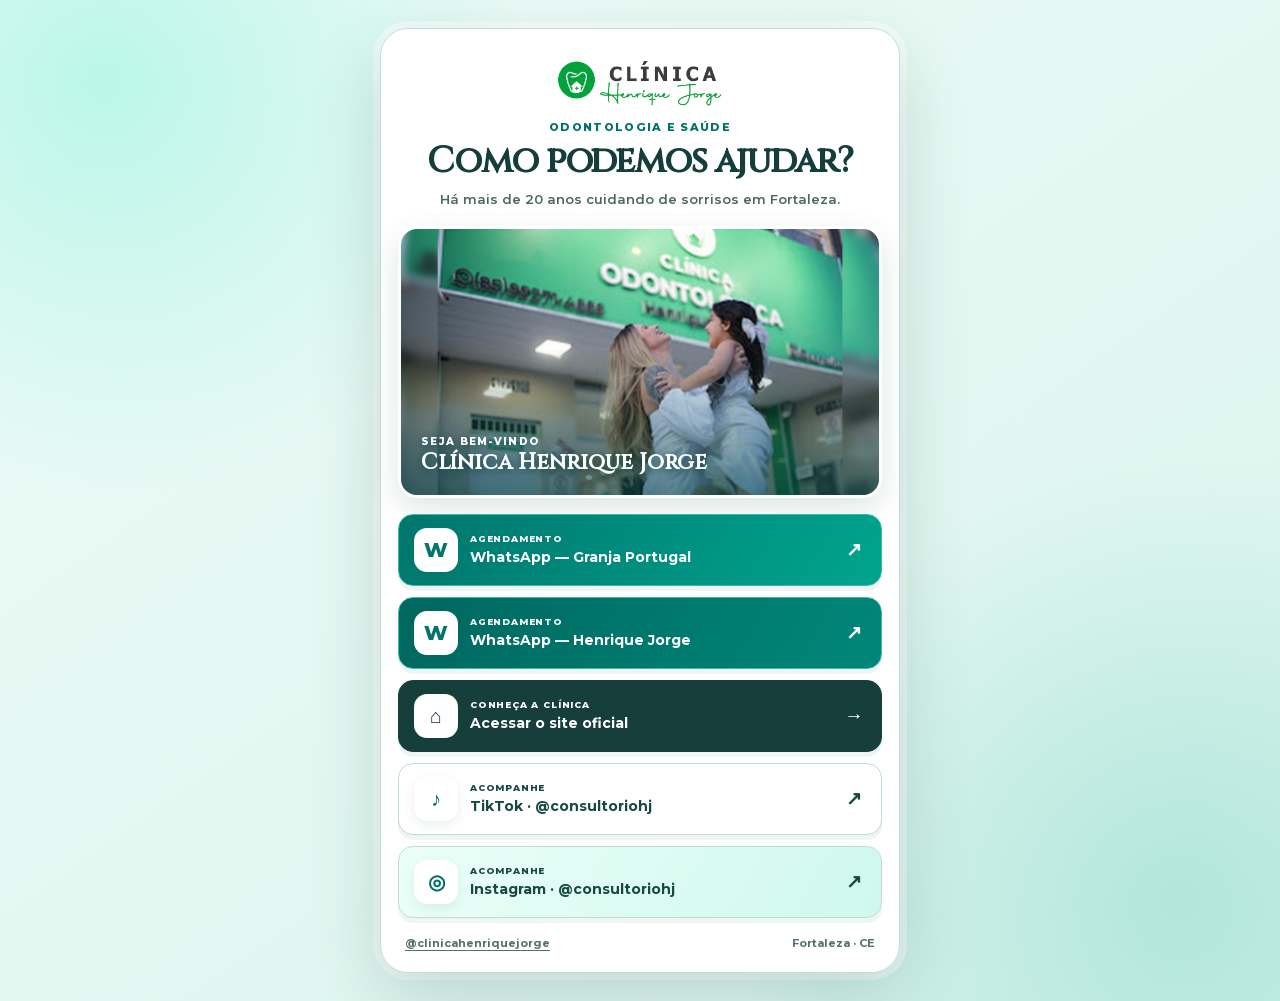
==== bio.html @ f941142e "Publicar prévia da Clínica Henrique Jorge" ====
<!doctype html>
<html lang="pt-BR">
<head>
<meta charset="utf-8">
<meta name="viewport" content="width=device-width, initial-scale=1">
<title>Clínica Henrique Jorge | Links e agendamento</title>
<meta name="description" content="Agende seu atendimento nas unidades Granja Portugal e Henrique Jorge e acesse os canais oficiais da Clínica Henrique Jorge.">
<meta name="robots" content="noindex, nofollow, noarchive">
<meta name="theme-color" content="#007d73">
<link rel="icon" href="./assets/logo.png">
<link rel="stylesheet" href="./fonts.css">
<link rel="stylesheet" href="./bio.css">
<script src="./config.js" defer></script>
<script src="./bio.js" defer></script>
</head>
<body class="bio-page">
<main class="bio-page-wrap">
<section class="bio-device" aria-labelledby="bio-page-title">
<header class="bio-page-header">
<img src="./assets/logo.png" alt="Clínica Henrique Jorge — Odontologia e Saúde" width="1208" height="388">
<p>Odontologia e Saúde</p>
<h1 id="bio-page-title">Como podemos ajudar?</h1>
<span>Há mais de 20 anos cuidando de sorrisos em Fortaleza.</span>
</header>

<div class="bio-media">
<img id="bio-cover" src="./assets/fachada.jpg" alt="Fachada da Clínica Henrique Jorge" width="1920" height="1080">
<div class="video-poster-copy"><small>SEJA BEM-VINDO</small><strong>Clínica Henrique Jorge</strong></div>
<video id="bio-video" hidden muted autoplay playsinline preload="metadata" poster="./assets/fachada.jpg" aria-label="Vídeo de boas-vindas à Clínica Henrique Jorge"></video>
<div class="bio-video-controls" hidden>
<button id="bio-sound" class="video-sound-gate" type="button" aria-label="Ativar o som e iniciar o vídeo desde o começo"><span class="sound-icon" aria-hidden="true">🔊</span><strong>Ativar som</strong><small>O vídeo reinicia ao tocar</small></button>
</div>
</div>

<nav class="bio-links" aria-label="Links da Clínica Henrique Jorge">
<a class="bio-link whatsapp-link" href="https://wa.me/5585992714888?text=Ol%C3%A1%2C%20quero%20agendar%20na%20unidade%20Granja%20Portugal." target="_blank" rel="noopener noreferrer"><span class="link-icon" aria-hidden="true">W</span><span><small>AGENDAMENTO</small><strong>WhatsApp — Granja Portugal</strong></span><b aria-hidden="true">↗</b></a>
<a class="bio-link whatsapp-link second" href="https://wa.me/5585987856598?text=Ol%C3%A1%2C%20quero%20agendar%20na%20unidade%20Henrique%20Jorge." target="_blank" rel="noopener noreferrer"><span class="link-icon" aria-hidden="true">W</span><span><small>AGENDAMENTO</small><strong>WhatsApp — Henrique Jorge</strong></span><b aria-hidden="true">↗</b></a>
<a class="bio-link site-link" href="./index.html"><span class="link-icon" aria-hidden="true">⌂</span><span><small>CONHEÇA A CLÍNICA</small><strong>Acessar o site oficial</strong></span><b aria-hidden="true">→</b></a>
<a class="bio-link social-link" href="https://www.tiktok.com/@consultoriohj" target="_blank" rel="noopener noreferrer"><span class="link-icon" aria-hidden="true">♪</span><span><small>ACOMPANHE</small><strong>TikTok · @consultoriohj</strong></span><b aria-hidden="true">↗</b></a>
<a class="bio-link social-link instagram-link" href="https://www.instagram.com/consultoriohj/" target="_blank" rel="noopener noreferrer"><span class="link-icon" aria-hidden="true">◎</span><span><small>ACOMPANHE</small><strong>Instagram · @consultoriohj</strong></span><b aria-hidden="true">↗</b></a>
</nav>

<footer class="bio-page-footer">
<a href="https://www.instagram.com/clinicahenriquejorge/" target="_blank" rel="noopener noreferrer">@clinicahenriquejorge</a>
<span>Fortaleza · CE</span>
</footer>
</section>
</main>
</body>
</html>
---- fonts.css ----
/* latin-ext */
@font-face {
  font-family: 'Cinzel';
  font-style: normal;
  font-weight: 400;
  font-display: swap;
  src: url(./assets/cinzel-060f4e56.woff2) format('woff2');
  unicode-range: U+0100-02BA, U+02BD-02C5, U+02C7-02CC, U+02CE-02D7, U+02DD-02FF, U+0304, U+0308, U+0329, U+1D00-1DBF, U+1E00-1E9F, U+1EF2-1EFF, U+2020, U+20A0-20AB, U+20AD-20C0, U+2113, U+2C60-2C7F, U+A720-A7FF;
}
/* latin */
@font-face {
  font-family: 'Cinzel';
  font-style: normal;
  font-weight: 400;
  font-display: swap;
  src: url(./assets/cinzel-30d2fd52.woff2) format('woff2');
  unicode-range: U+0000-00FF, U+0131, U+0152-0153, U+02BB-02BC, U+02C6, U+02DA, U+02DC, U+0304, U+0308, U+0329, U+2000-206F, U+20AC, U+2122, U+2191, U+2193, U+2212, U+2215, U+FEFF, U+FFFD;
}
/* latin-ext */
@font-face {
  font-family: 'Cinzel';
  font-style: normal;
  font-weight: 500;
  font-display: swap;
  src: url(./assets/cinzel-060f4e56.woff2) format('woff2');
  unicode-range: U+0100-02BA, U+02BD-02C5, U+02C7-02CC, U+02CE-02D7, U+02DD-02FF, U+0304, U+0308, U+0329, U+1D00-1DBF, U+1E00-1E9F, U+1EF2-1EFF, U+2020, U+20A0-20AB, U+20AD-20C0, U+2113, U+2C60-2C7F, U+A720-A7FF;
}
/* latin */
@font-face {
  font-family: 'Cinzel';
  font-style: normal;
  font-weight: 500;
  font-display: swap;
  src: url(./assets/cinzel-30d2fd52.woff2) format('woff2');
  unicode-range: U+0000-00FF, U+0131, U+0152-0153, U+02BB-02BC, U+02C6, U+02DA, U+02DC, U+0304, U+0308, U+0329, U+2000-206F, U+20AC, U+2122, U+2191, U+2193, U+2212, U+2215, U+FEFF, U+FFFD;
}

.__font_cinzel_0uk0kjv { font-family: 'Cinzel', sans-serif; }

.__variable_cinzel_0uk0kjv { --font-display: 'Cinzel', sans-serif; }

/* cyrillic-ext */
@font-face {
  font-family: 'Montserrat';
  font-style: normal;
  font-weight: 400;
  font-display: swap;
  src: url(./assets/montserrat-293d8083.woff2) format('woff2');
  unicode-range: U+0460-052F, U+1C80-1C8A, U+20B4, U+2DE0-2DFF, U+A640-A69F, U+FE2E-FE2F;
}
/* cyrillic */
@font-face {
  font-family: 'Montserrat';
  font-style: normal;
  font-weight: 400;
  font-display: swap;
  src: url(./assets/montserrat-9e6b6d44.woff2) format('woff2');
  unicode-range: U+0301, U+0400-045F, U+0490-0491, U+04B0-04B1, U+2116;
}
/* vietnamese */
@font-face {
  font-family: 'Montserrat';
  font-style: normal;
  font-weight: 400;
  font-display: swap;
  src: url(./assets/montserrat-c209a25b.woff2) format('woff2');
  unicode-range: U+0102-0103, U+0110-0111, U+0128-0129, U+0168-0169, U+01A0-01A1, U+01AF-01B0, U+0300-0301, U+0303-0304, U+0308-0309, U+0323, U+0329, U+1EA0-1EF9, U+20AB;
}
/* latin-ext */
@font-face {
  font-family: 'Montserrat';
  font-style: normal;
  font-weight: 400;
  font-display: swap;
  src: url(./assets/montserrat-de38a218.woff2) format('woff2');
  unicode-range: U+0100-02BA, U+02BD-02C5, U+02C7-02CC, U+02CE-02D7, U+02DD-02FF, U+0304, U+0308, U+0329, U+1D00-1DBF, U+1E00-1E9F, U+1EF2-1EFF, U+2020, U+20A0-20AB, U+20AD-20C0, U+2113, U+2C60-2C7F, U+A720-A7FF;
}
/* latin */
@font-face {
  font-family: 'Montserrat';
  font-style: normal;
  font-weight: 400;
  font-display: swap;
  src: url(./assets/montserrat-2f5adf11.woff2) format('woff2');
  unicode-range: U+0000-00FF, U+0131, U+0152-0153, U+02BB-02BC, U+02C6, U+02DA, U+02DC, U+0304, U+0308, U+0329, U+2000-206F, U+20AC, U+2122, U+2191, U+2193, U+2212, U+2215, U+FEFF, U+FFFD;
}
/* cyrillic-ext */
@font-face {
  font-family: 'Montserrat';
  font-style: normal;
  font-weight: 500;
  font-display: swap;
  src: url(./assets/montserrat-293d8083.woff2) format('woff2');
  unicode-range: U+0460-052F, U+1C80-1C8A, U+20B4, U+2DE0-2DFF, U+A640-A69F, U+FE2E-FE2F;
}
/* cyrillic */
@font-face {
  font-family: 'Montserrat';
  font-style: normal;
  font-weight: 500;
  font-display: swap;
  src: url(./assets/montserrat-9e6b6d44.woff2) format('woff2');
  unicode-range: U+0301, U+0400-045F, U+0490-0491, U+04B0-04B1, U+2116;
}
/* vietnamese */
@font-face {
  font-family: 'Montserrat';
  font-style: normal;
  font-weight: 500;
  font-display: swap;
  src: url(./assets/montserrat-c209a25b.woff2) format('woff2');
  unicode-range: U+0102-0103, U+0110-0111, U+0128-0129, U+0168-0169, U+01A0-01A1, U+01AF-01B0, U+0300-0301, U+0303-0304, U+0308-0309, U+0323, U+0329, U+1EA0-1EF9, U+20AB;
}
/* latin-ext */
@font-face {
  font-family: 'Montserrat';
  font-style: normal;
  font-weight: 500;
  font-display: swap;
  src: url(./assets/montserrat-de38a218.woff2) format('woff2');
  unicode-range: U+0100-02BA, U+02BD-02C5, U+02C7-02CC, U+02CE-02D7, U+02DD-02FF, U+0304, U+0308, U+0329, U+1D00-1DBF, U+1E00-1E9F, U+1EF2-1EFF, U+2020, U+20A0-20AB, U+20AD-20C0, U+2113, U+2C60-2C7F, U+A720-A7FF;
}
/* latin */
@font-face {
  font-family: 'Montserrat';
  font-style: normal;
  font-weight: 500;
  font-display: swap;
  src: url(./assets/montserrat-2f5adf11.woff2) format('woff2');
  unicode-range: U+0000-00FF, U+0131, U+0152-0153, U+02BB-02BC, U+02C6, U+02DA, U+02DC, U+0304, U+0308, U+0329, U+2000-206F, U+20AC, U+2122, U+2191, U+2193, U+2212, U+2215, U+FEFF, U+FFFD;
}
/* cyrillic-ext */
@font-face {
  font-family: 'Montserrat';
  font-style: normal;
  font-weight: 600;
  font-display: swap;
  src: url(./assets/montserrat-293d8083.woff2) format('woff2');
  unicode-range: U+0460-052F, U+1C80-1C8A, U+20B4, U+2DE0-2DFF, U+A640-A69F, U+FE2E-FE2F;
}
/* cyrillic */
@font-face {
  font-family: 'Montserrat';
  font-style: normal;
  font-weight: 600;
  font-display: swap;
  src: url(./assets/montserrat-9e6b6d44.woff2) format('woff2');
  unicode-range: U+0301, U+0400-045F, U+0490-0491, U+04B0-04B1, U+2116;
}
/* vietnamese */
@font-face {
  font-family: 'Montserrat';
  font-style: normal;
  font-weight: 600;
  font-display: swap;
  src: url(./assets/montserrat-c209a25b.woff2) format('woff2');
  unicode-range: U+0102-0103, U+0110-0111, U+0128-0129, U+0168-0169, U+01A0-01A1, U+01AF-01B0, U+0300-0301, U+0303-0304, U+0308-0309, U+0323, U+0329, U+1EA0-1EF9, U+20AB;
}
/* latin-ext */
@font-face {
  font-family: 'Montserrat';
  font-style: normal;
  font-weight: 600;
  font-display: swap;
  src: url(./assets/montserrat-de38a218.woff2) format('woff2');
  unicode-range: U+0100-02BA, U+02BD-02C5, U+02C7-02CC, U+02CE-02D7, U+02DD-02FF, U+0304, U+0308, U+0329, U+1D00-1DBF, U+1E00-1E9F, U+1EF2-1EFF, U+2020, U+20A0-20AB, U+20AD-20C0, U+2113, U+2C60-2C7F, U+A720-A7FF;
}
/* latin */
@font-face {
  font-family: 'Montserrat';
  font-style: normal;
  font-weight: 600;
  font-display: swap;
  src: url(./assets/montserrat-2f5adf11.woff2) format('woff2');
  unicode-range: U+0000-00FF, U+0131, U+0152-0153, U+02BB-02BC, U+02C6, U+02DA, U+02DC, U+0304, U+0308, U+0329, U+2000-206F, U+20AC, U+2122, U+2191, U+2193, U+2212, U+2215, U+FEFF, U+FFFD;
}
/* cyrillic-ext */
@font-face {
  font-family: 'Montserrat';
  font-style: normal;
  font-weight: 700;
  font-display: swap;
  src: url(./assets/montserrat-293d8083.woff2) format('woff2');
  unicode-range: U+0460-052F, U+1C80-1C8A, U+20B4, U+2DE0-2DFF, U+A640-A69F, U+FE2E-FE2F;
}
/* cyrillic */
@font-face {
  font-family: 'Montserrat';
  font-style: normal;
  font-weight: 700;
  font-display: swap;
  src: url(./assets/montserrat-9e6b6d44.woff2) format('woff2');
  unicode-range: U+0301, U+0400-045F, U+0490-0491, U+04B0-04B1, U+2116;
}
/* vietnamese */
@font-face {
  font-family: 'Montserrat';
  font-style: normal;
  font-weight: 700;
  font-display: swap;
  src: url(./assets/montserrat-c209a25b.woff2) format('woff2');
  unicode-range: U+0102-0103, U+0110-0111, U+0128-0129, U+0168-0169, U+01A0-01A1, U+01AF-01B0, U+0300-0301, U+0303-0304, U+0308-0309, U+0323, U+0329, U+1EA0-1EF9, U+20AB;
}
/* latin-ext */
@font-face {
  font-family: 'Montserrat';
  font-style: normal;
  font-weight: 700;
  font-display: swap;
  src: url(./assets/montserrat-de38a218.woff2) format('woff2');
  unicode-range: U+0100-02BA, U+02BD-02C5, U+02C7-02CC, U+02CE-02D7, U+02DD-02FF, U+0304, U+0308, U+0329, U+1D00-1DBF, U+1E00-1E9F, U+1EF2-1EFF, U+2020, U+20A0-20AB, U+20AD-20C0, U+2113, U+2C60-2C7F, U+A720-A7FF;
}
/* latin */
@font-face {
  font-family: 'Montserrat';
  font-style: normal;
  font-weight: 700;
  font-display: swap;
  src: url(./assets/montserrat-2f5adf11.woff2) format('woff2');
  unicode-range: U+0000-00FF, U+0131, U+0152-0153, U+02BB-02BC, U+02C6, U+02DA, U+02DC, U+0304, U+0308, U+0329, U+2000-206F, U+20AC, U+2122, U+2191, U+2193, U+2212, U+2215, U+FEFF, U+FFFD;
}
/* cyrillic-ext */
@font-face {
  font-family: 'Montserrat';
  font-style: normal;
  font-weight: 800;
  font-display: swap;
  src: url(./assets/montserrat-293d8083.woff2) format('woff2');
  unicode-range: U+0460-052F, U+1C80-1C8A, U+20B4, U+2DE0-2DFF, U+A640-A69F, U+FE2E-FE2F;
}
/* cyrillic */
@font-face {
  font-family: 'Montserrat';
  font-style: normal;
  font-weight: 800;
  font-display: swap;
  src: url(./assets/montserrat-9e6b6d44.woff2) format('woff2');
  unicode-range: U+0301, U+0400-045F, U+0490-0491, U+04B0-04B1, U+2116;
}
/* vietnamese */
@font-face {
  font-family: 'Montserrat';
  font-style: normal;
  font-weight: 800;
  font-display: swap;
  src: url(./assets/montserrat-c209a25b.woff2) format('woff2');
  unicode-range: U+0102-0103, U+0110-0111, U+0128-0129, U+0168-0169, U+01A0-01A1, U+01AF-01B0, U+0300-0301, U+0303-0304, U+0308-0309, U+0323, U+0329, U+1EA0-1EF9, U+20AB;
}
/* latin-ext */
@font-face {
  font-family: 'Montserrat';
  font-style: normal;
  font-weight: 800;
  font-display: swap;
  src: url(./assets/montserrat-de38a218.woff2) format('woff2');
  unicode-range: U+0100-02BA, U+02BD-02C5, U+02C7-02CC, U+02CE-02D7, U+02DD-02FF, U+0304, U+0308, U+0329, U+1D00-1DBF, U+1E00-1E9F, U+1EF2-1EFF, U+2020, U+20A0-20AB, U+20AD-20C0, U+2113, U+2C60-2C7F, U+A720-A7FF;
}
/* latin */
@font-face {
  font-family: 'Montserrat';
  font-style: normal;
  font-weight: 800;
  font-display: swap;
  src: url(./assets/montserrat-2f5adf11.woff2) format('woff2');
  unicode-range: U+0000-00FF, U+0131, U+0152-0153, U+02BB-02BC, U+02C6, U+02DA, U+02DC, U+0304, U+0308, U+0329, U+2000-206F, U+20AC, U+2122, U+2191, U+2193, U+2212, U+2215, U+FEFF, U+FFFD;
}

.__font_montserrat_0mlflw3 { font-family: 'Montserrat', sans-serif; }

.__variable_montserrat_0mlflw3 { --font-body: 'Montserrat', sans-serif; }
---- bio.css ----
:root{--green:#007d73;--green-dark:#005d57;--mint:#dffbf3;--ink:#153d3b;--line:#cde5df;--body:'Montserrat',Arial,sans-serif;--display:'Cinzel',Georgia,serif}
*{box-sizing:border-box}
[hidden]{display:none!important}
html{background:#e7f8f3}
body{margin:0;color:var(--ink);font-family:var(--body);font-weight:550}
img,video{display:block;width:100%}
button,a{font:inherit}
a{color:inherit;text-decoration:none;-webkit-tap-highlight-color:transparent}
a:focus-visible,button:focus-visible{outline:3px solid #23d5af;outline-offset:4px}
.bio-page-wrap{min-height:100svh;padding:28px 16px;background:radial-gradient(circle at 8% 8%,#47edc94d,transparent 28%),radial-gradient(circle at 92% 90%,#00a79030,transparent 30%),linear-gradient(145deg,#effbf8,#d9f4ec)}
.bio-device{width:min(100%,520px);margin:auto;padding:17px;background:#fff;border:1px solid #c4dfd8;border-radius:28px;box-shadow:0 25px 70px #164c4230,0 0 0 7px #ffffff70}
.bio-page-header{text-align:center;padding:8px 10px 18px}
.bio-page-header img{width:174px;height:auto;margin:0 auto 9px}
.bio-page-header p{margin:0 0 7px;color:#007369;font-size:11px;font-weight:800;letter-spacing:.12em;text-transform:uppercase}
.bio-page-header h1{margin:0;font-family:var(--display);font-size:clamp(27px,7vw,36px);line-height:1.12;letter-spacing:-.035em}
.bio-page-header>span{display:block;margin-top:8px;color:#4c6662;font-size:13px;line-height:1.45}
.bio-media{position:relative;width:100%;height:auto;aspect-ratio:16/9;border-radius:19px;overflow:hidden;background:#dff7ef;border:3px solid #fff;box-shadow:0 10px 28px #164c4223}
.bio-media>img,.bio-media>video{height:100%;object-fit:cover;object-position:50% 45%}
.bio-media:after{content:'';position:absolute;inset:0;background:linear-gradient(180deg,transparent 45%,#003e3e99);pointer-events:none}
.video-poster-copy{position:absolute;z-index:2;left:20px;right:20px;bottom:18px;color:#fff;text-shadow:0 2px 8px #003f3f;display:flex;flex-direction:column}
.video-poster-copy small{font-size:10px;font-weight:800;letter-spacing:.13em}
.video-poster-copy strong{font-family:var(--display);font-size:22px}
.bio-media.has-video .video-poster-copy{display:none}
.bio-video-controls{position:absolute;inset:0;z-index:4;display:grid;place-items:center;pointer-events:none}
.video-sound-gate{pointer-events:auto;display:flex;flex-direction:column;align-items:center;justify-content:center;gap:4px;width:164px;min-height:126px;padding:15px;border:2px solid #fff9;border-radius:22px;background:#003f3edb;color:#fff;box-shadow:0 12px 35px #001f1f66;backdrop-filter:blur(7px);cursor:pointer}
.video-sound-gate .sound-icon{font-size:38px;line-height:1}
.video-sound-gate strong{font-size:17px}
.video-sound-gate small{font-size:10px;font-weight:600}
.bio-media.is-unmuted .video-sound-gate{position:absolute;left:12px;bottom:12px;width:auto;min-height:42px;padding:8px 12px;flex-direction:row;border-radius:12px}
.bio-media.is-unmuted .video-sound-gate .sound-icon{font-size:18px}
.bio-media.is-unmuted .video-sound-gate strong{font-size:12px}
.bio-media.is-unmuted .video-sound-gate small{display:none}
.bio-links{display:grid;gap:11px;margin-top:15px}
.bio-link{position:relative;display:grid;grid-template-columns:45px minmax(0,1fr) 24px;align-items:center;gap:11px;min-height:72px;padding:11px 15px;border:1px solid #baddd4;border-radius:15px;background:#eefaf6;color:#174943;box-shadow:0 5px 0 #0f5d5310;transition:transform .2s ease,box-shadow .2s ease}
.bio-link:hover{transform:translateY(-2px);box-shadow:0 9px 20px #0f5d5318}
.bio-link .link-icon{display:grid;place-items:center;width:44px;height:44px;border-radius:13px;background:#fff;color:#006e65;font-size:20px;font-weight:800;box-shadow:0 4px 12px #07564d17}
.bio-link>span:nth-child(2){display:flex;flex-direction:column;min-width:0}
.bio-link small{font-size:9px;font-weight:800;letter-spacing:.09em;line-height:1.3}
.bio-link strong{font-size:14px;line-height:1.35;margin-top:3px}
.bio-link>b{font-size:19px;text-align:center}
.whatsapp-link{background:linear-gradient(120deg,#00766d,#00a48f);border-color:#38bba8;color:#fff}
.whatsapp-link.second{background:linear-gradient(120deg,#00675f,#008779)}
.whatsapp-link .link-icon{color:#00766d}
.site-link{background:#163f3b;color:#fff;border-color:#163f3b}
.site-link .link-icon{color:#163f3b}
.social-link{background:#fff}
.instagram-link{background:linear-gradient(120deg,#ebfff9,#cff8ec)}
.bio-page-footer{display:flex;justify-content:space-between;gap:12px;padding:18px 7px 5px;color:#55706c;font-size:11px;font-weight:700}
.bio-page-footer a{text-decoration:underline;text-underline-offset:3px}
@media(max-width:430px){
  .bio-page-wrap{padding:10px 8px}
  .bio-device{padding:12px;border-radius:23px;box-shadow:0 15px 45px #164c4225}
  .bio-page-header{padding:5px 8px 13px}
  .bio-page-header img{width:148px;margin-bottom:6px}
  .bio-page-header h1{font-size:27px}
  .bio-page-header>span{font-size:12px;margin-top:5px}
  .bio-media{height:auto;aspect-ratio:16/9;border-radius:16px}
  .bio-links{gap:9px;margin-top:12px}
  .bio-link{min-height:66px;padding:9px 12px;border-radius:14px;grid-template-columns:41px minmax(0,1fr) 20px}
  .bio-link .link-icon{width:40px;height:40px;border-radius:11px}
  .bio-link strong{font-size:13px}
  .bio-page-footer{padding-top:14px}
}
@media(max-width:340px){
  .bio-page-header h1{font-size:24px}
  .bio-media{height:auto;aspect-ratio:16/9}
  .bio-link{grid-template-columns:38px minmax(0,1fr) 18px;padding-left:9px;padding-right:9px}
  .bio-link .link-icon{width:38px;height:38px}
  .bio-link strong{font-size:12px}
}
@media(prefers-reduced-motion:reduce){.bio-link{transition:none}.bio-link:hover{transform:none}}
@media(prefers-reduced-motion:no-preference){
  .bio-page-header{animation:bio-from-top .85s cubic-bezier(.18,.72,.18,1) both}
  .bio-media{animation:bio-from-right .9s .08s cubic-bezier(.18,.72,.18,1) both}
  .bio-link{animation:bio-rise .85s cubic-bezier(.18,.72,.18,1) both}
  .bio-link:nth-child(1){animation-delay:.16s}
  .bio-link:nth-child(2){animation-delay:.23s}
  .bio-link:nth-child(3){animation-delay:.30s}
  .bio-link:nth-child(4){animation-delay:.37s}
  .bio-link:nth-child(5){animation-delay:.44s}
  .bio-page-footer{animation:bio-rise .8s .5s ease both}
}
@keyframes bio-from-top{from{opacity:0;transform:translateY(-30px)}to{opacity:1;transform:none}}
@keyframes bio-from-right{from{opacity:0;transform:translateX(42px) scale(.98)}to{opacity:1;transform:none}}
@keyframes bio-rise{from{opacity:0;transform:translateY(28px)}to{opacity:1;transform:none}}
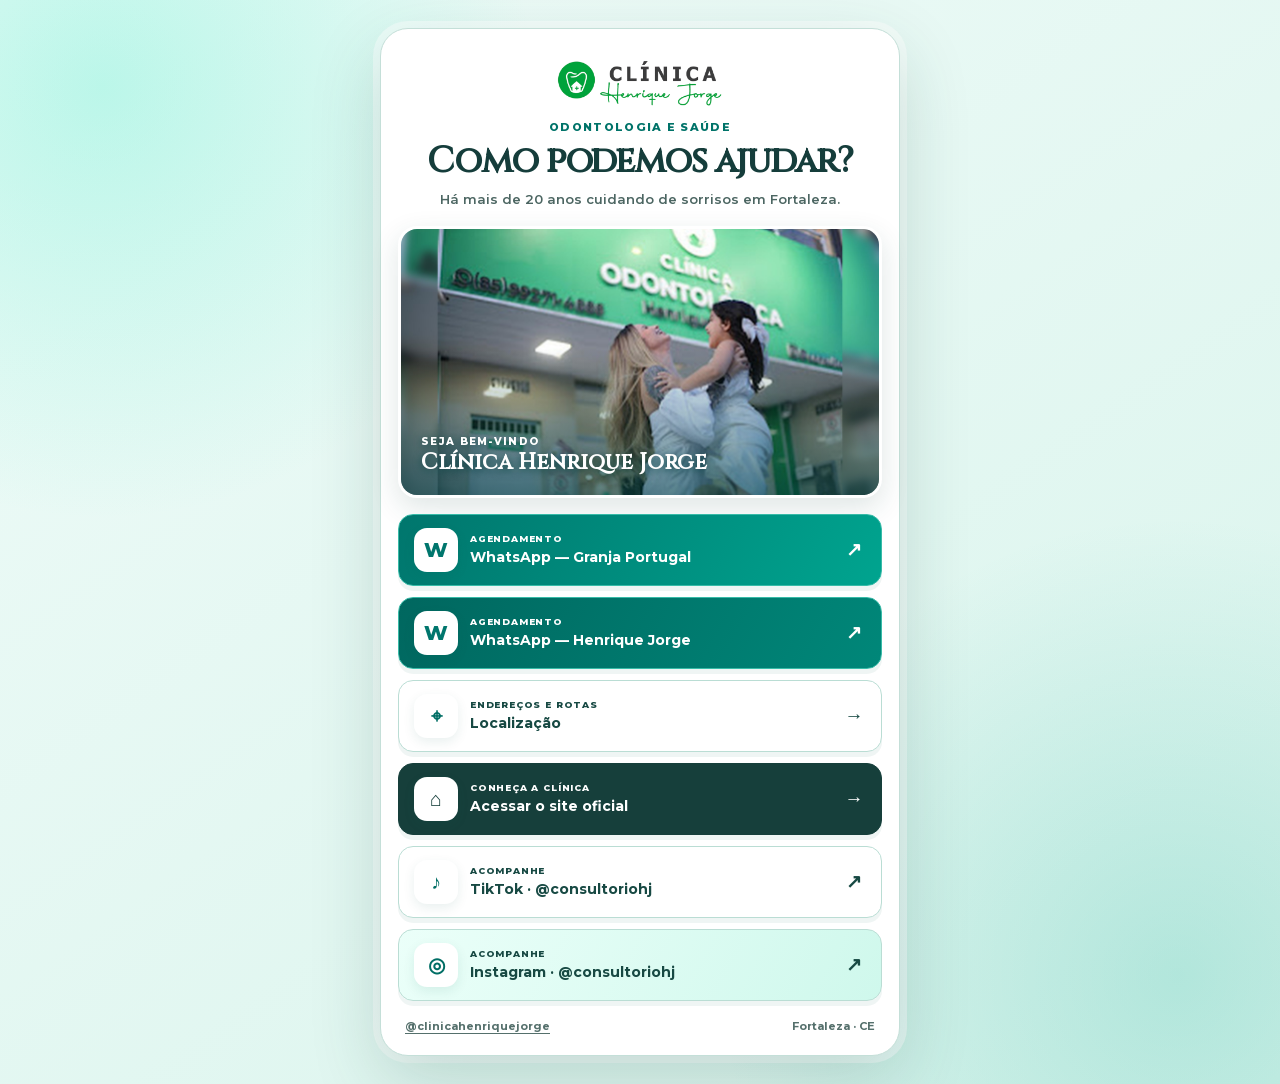
==== commit 287229ad: "Atualizar botões e localização na Bio" ====
--- a/bio.html
+++ b/bio.html
@@ -1,50 +1,51 @@
-<!doctype html>
-<html lang="pt-BR">
-<head>
-<meta charset="utf-8">
-<meta name="viewport" content="width=device-width, initial-scale=1">
-<title>Clínica Henrique Jorge | Links e agendamento</title>
-<meta name="description" content="Agende seu atendimento nas unidades Granja Portugal e Henrique Jorge e acesse os canais oficiais da Clínica Henrique Jorge.">
-<meta name="robots" content="noindex, nofollow, noarchive">
-<meta name="theme-color" content="#007d73">
-<link rel="icon" href="./assets/logo.png">
-<link rel="stylesheet" href="./fonts.css">
-<link rel="stylesheet" href="./bio.css">
-<script src="./config.js" defer></script>
-<script src="./bio.js" defer></script>
-</head>
-<body class="bio-page">
-<main class="bio-page-wrap">
-<section class="bio-device" aria-labelledby="bio-page-title">
-<header class="bio-page-header">
-<img src="./assets/logo.png" alt="Clínica Henrique Jorge — Odontologia e Saúde" width="1208" height="388">
-<p>Odontologia e Saúde</p>
-<h1 id="bio-page-title">Como podemos ajudar?</h1>
-<span>Há mais de 20 anos cuidando de sorrisos em Fortaleza.</span>
-</header>
-
-<div class="bio-media">
-<img id="bio-cover" src="./assets/fachada.jpg" alt="Fachada da Clínica Henrique Jorge" width="1920" height="1080">
-<div class="video-poster-copy"><small>SEJA BEM-VINDO</small><strong>Clínica Henrique Jorge</strong></div>
-<video id="bio-video" hidden muted autoplay playsinline preload="metadata" poster="./assets/fachada.jpg" aria-label="Vídeo de boas-vindas à Clínica Henrique Jorge"></video>
-<div class="bio-video-controls" hidden>
-<button id="bio-sound" class="video-sound-gate" type="button" aria-label="Ativar o som e iniciar o vídeo desde o começo"><span class="sound-icon" aria-hidden="true">🔊</span><strong>Ativar som</strong><small>O vídeo reinicia ao tocar</small></button>
-</div>
-</div>
-
-<nav class="bio-links" aria-label="Links da Clínica Henrique Jorge">
-<a class="bio-link whatsapp-link" href="https://wa.me/5585992714888?text=Ol%C3%A1%2C%20quero%20agendar%20na%20unidade%20Granja%20Portugal." target="_blank" rel="noopener noreferrer"><span class="link-icon" aria-hidden="true">W</span><span><small>AGENDAMENTO</small><strong>WhatsApp — Granja Portugal</strong></span><b aria-hidden="true">↗</b></a>
-<a class="bio-link whatsapp-link second" href="https://wa.me/5585987856598?text=Ol%C3%A1%2C%20quero%20agendar%20na%20unidade%20Henrique%20Jorge." target="_blank" rel="noopener noreferrer"><span class="link-icon" aria-hidden="true">W</span><span><small>AGENDAMENTO</small><strong>WhatsApp — Henrique Jorge</strong></span><b aria-hidden="true">↗</b></a>
-<a class="bio-link site-link" href="./index.html"><span class="link-icon" aria-hidden="true">⌂</span><span><small>CONHEÇA A CLÍNICA</small><strong>Acessar o site oficial</strong></span><b aria-hidden="true">→</b></a>
-<a class="bio-link social-link" href="https://www.tiktok.com/@consultoriohj" target="_blank" rel="noopener noreferrer"><span class="link-icon" aria-hidden="true">♪</span><span><small>ACOMPANHE</small><strong>TikTok · @consultoriohj</strong></span><b aria-hidden="true">↗</b></a>
-<a class="bio-link social-link instagram-link" href="https://www.instagram.com/consultoriohj/" target="_blank" rel="noopener noreferrer"><span class="link-icon" aria-hidden="true">◎</span><span><small>ACOMPANHE</small><strong>Instagram · @consultoriohj</strong></span><b aria-hidden="true">↗</b></a>
-</nav>
-
-<footer class="bio-page-footer">
-<a href="https://www.instagram.com/clinicahenriquejorge/" target="_blank" rel="noopener noreferrer">@clinicahenriquejorge</a>
-<span>Fortaleza · CE</span>
-</footer>
-</section>
-</main>
-</body>
-</html>
+<!doctype html>
+<html lang="pt-BR">
+<head>
+<meta charset="utf-8">
+<meta name="viewport" content="width=device-width, initial-scale=1">
+<title>Clínica Henrique Jorge | Links e agendamento</title>
+<meta name="description" content="Agende seu atendimento nas unidades Granja Portugal e Henrique Jorge e acesse os canais oficiais da Clínica Henrique Jorge.">
+<meta name="robots" content="noindex, nofollow, noarchive">
+<meta name="theme-color" content="#007d73">
+<link rel="icon" href="./assets/logo.png">
+<link rel="stylesheet" href="./fonts.css">
+<link rel="stylesheet" href="./bio.css">
+<script src="./config.js" defer></script>
+<script src="./bio.js" defer></script>
+</head>
+<body class="bio-page">
+<main class="bio-page-wrap">
+<section class="bio-device" aria-labelledby="bio-page-title">
+<header class="bio-page-header">
+<img src="./assets/logo.png" alt="Clínica Henrique Jorge — Odontologia e Saúde" width="1208" height="388">
+<p>Odontologia e Saúde</p>
+<h1 id="bio-page-title">Como podemos ajudar?</h1>
+<span>Há mais de 20 anos cuidando de sorrisos em Fortaleza.</span>
+</header>
+
+<div class="bio-media">
+<img id="bio-cover" src="./assets/fachada.jpg" alt="Fachada da Clínica Henrique Jorge" width="1920" height="1080">
+<div class="video-poster-copy"><small>SEJA BEM-VINDO</small><strong>Clínica Henrique Jorge</strong></div>
+<video id="bio-video" hidden muted autoplay playsinline preload="metadata" poster="./assets/fachada.jpg" aria-label="Vídeo de boas-vindas à Clínica Henrique Jorge"></video>
+<div class="bio-video-controls" hidden>
+<button id="bio-sound" class="video-sound-gate" type="button" aria-label="Ativar o som e iniciar o vídeo desde o começo"><span class="sound-icon" aria-hidden="true">🔊</span><strong>Ativar som</strong><small>O vídeo reinicia ao tocar</small></button>
+</div>
+</div>
+
+<nav class="bio-links" aria-label="Links da Clínica Henrique Jorge">
+<a class="bio-link whatsapp-link" href="https://wa.me/5585992714888?text=Ol%C3%A1%2C%20quero%20agendar%20na%20unidade%20Granja%20Portugal." target="_blank" rel="noopener noreferrer"><span class="link-icon" aria-hidden="true">W</span><span><small>AGENDAMENTO</small><strong>WhatsApp — Granja Portugal</strong></span><b aria-hidden="true">↗</b></a>
+<a class="bio-link whatsapp-link second" href="https://wa.me/5585987856598?text=Ol%C3%A1%2C%20quero%20agendar%20na%20unidade%20Henrique%20Jorge." target="_blank" rel="noopener noreferrer"><span class="link-icon" aria-hidden="true">W</span><span><small>AGENDAMENTO</small><strong>WhatsApp — Henrique Jorge</strong></span><b aria-hidden="true">↗</b></a>
+<a class="bio-link social-link" href="./index.html#contato"><span class="link-icon" aria-hidden="true">⌖</span><span><small>ENDEREÇOS E ROTAS</small><strong>Localização</strong></span><b aria-hidden="true">→</b></a>
+<a class="bio-link site-link" href="./index.html"><span class="link-icon" aria-hidden="true">⌂</span><span><small>CONHEÇA A CLÍNICA</small><strong>Acessar o site oficial</strong></span><b aria-hidden="true">→</b></a>
+<a class="bio-link social-link" href="https://www.tiktok.com/@consultoriohj" target="_blank" rel="noopener noreferrer"><span class="link-icon" aria-hidden="true">♪</span><span><small>ACOMPANHE</small><strong>TikTok · @consultoriohj</strong></span><b aria-hidden="true">↗</b></a>
+<a class="bio-link social-link instagram-link" href="https://www.instagram.com/consultoriohj/" target="_blank" rel="noopener noreferrer"><span class="link-icon" aria-hidden="true">◎</span><span><small>ACOMPANHE</small><strong>Instagram · @consultoriohj</strong></span><b aria-hidden="true">↗</b></a>
+</nav>
+
+<footer class="bio-page-footer">
+<a href="https://www.instagram.com/clinicahenriquejorge/" target="_blank" rel="noopener noreferrer">@clinicahenriquejorge</a>
+<span>Fortaleza · CE</span>
+</footer>
+</section>
+</main>
+</body>
+</html>
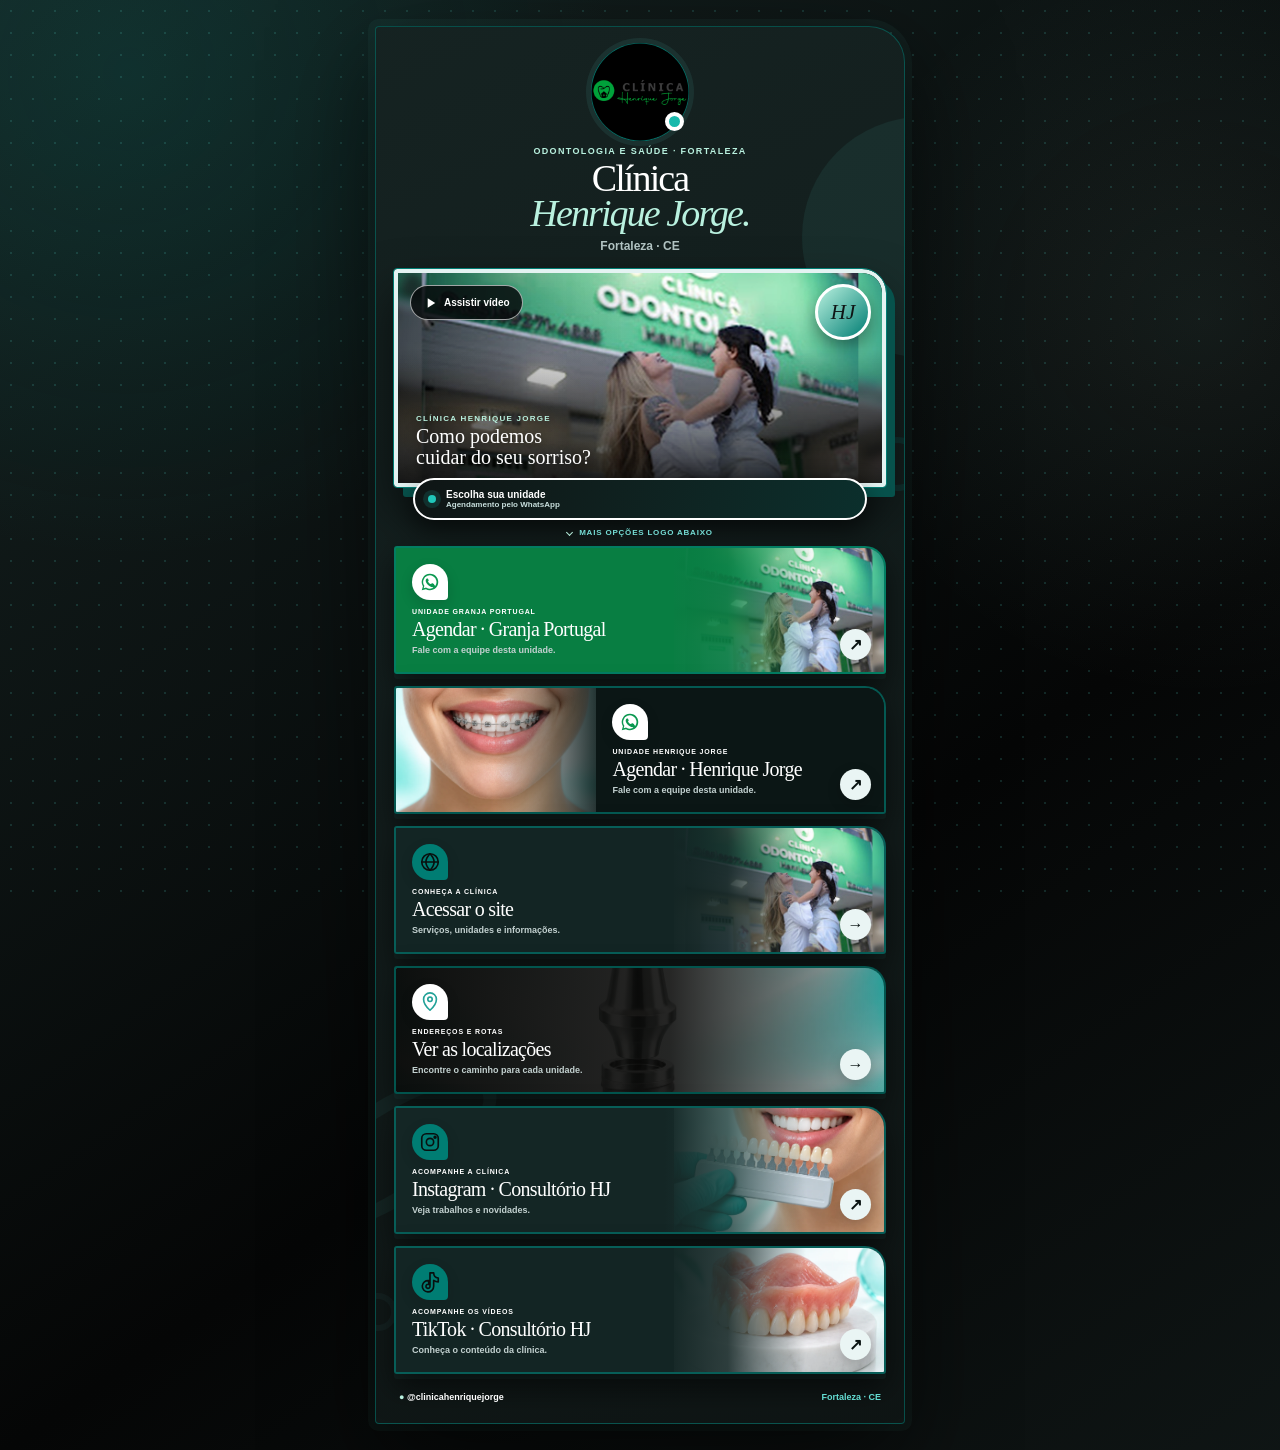
==== commit 5e055b4e: "feat: padroniza Bio com cartões fotográficos e identidade da empresa" ====
--- a/bio.html
+++ b/bio.html
@@ -1,51 +1,27 @@
-<!doctype html>
-<html lang="pt-BR">
-<head>
-<meta charset="utf-8">
-<meta name="viewport" content="width=device-width, initial-scale=1">
-<title>Clínica Henrique Jorge | Links e agendamento</title>
-<meta name="description" content="Agende seu atendimento nas unidades Granja Portugal e Henrique Jorge e acesse os canais oficiais da Clínica Henrique Jorge.">
-<meta name="robots" content="noindex, nofollow, noarchive">
-<meta name="theme-color" content="#007d73">
-<link rel="icon" href="./assets/logo.png">
-<link rel="stylesheet" href="./fonts.css">
-<link rel="stylesheet" href="./bio.css">
-<script src="./config.js" defer></script>
-<script src="./bio.js" defer></script>
-</head>
-<body class="bio-page">
-<main class="bio-page-wrap">
-<section class="bio-device" aria-labelledby="bio-page-title">
-<header class="bio-page-header">
-<img src="./assets/logo.png" alt="Clínica Henrique Jorge — Odontologia e Saúde" width="1208" height="388">
-<p>Odontologia e Saúde</p>
-<h1 id="bio-page-title">Como podemos ajudar?</h1>
-<span>Há mais de 20 anos cuidando de sorrisos em Fortaleza.</span>
-</header>
-
-<div class="bio-media">
-<img id="bio-cover" src="./assets/fachada.jpg" alt="Fachada da Clínica Henrique Jorge" width="1920" height="1080">
-<div class="video-poster-copy"><small>SEJA BEM-VINDO</small><strong>Clínica Henrique Jorge</strong></div>
-<video id="bio-video" hidden muted autoplay playsinline preload="metadata" poster="./assets/fachada.jpg" aria-label="Vídeo de boas-vindas à Clínica Henrique Jorge"></video>
-<div class="bio-video-controls" hidden>
-<button id="bio-sound" class="video-sound-gate" type="button" aria-label="Ativar o som e iniciar o vídeo desde o começo"><span class="sound-icon" aria-hidden="true">🔊</span><strong>Ativar som</strong><small>O vídeo reinicia ao tocar</small></button>
-</div>
-</div>
-
-<nav class="bio-links" aria-label="Links da Clínica Henrique Jorge">
-<a class="bio-link whatsapp-link" href="https://wa.me/5585992714888?text=Ol%C3%A1%2C%20quero%20agendar%20na%20unidade%20Granja%20Portugal." target="_blank" rel="noopener noreferrer"><span class="link-icon" aria-hidden="true">W</span><span><small>AGENDAMENTO</small><strong>WhatsApp — Granja Portugal</strong></span><b aria-hidden="true">↗</b></a>
-<a class="bio-link whatsapp-link second" href="https://wa.me/5585987856598?text=Ol%C3%A1%2C%20quero%20agendar%20na%20unidade%20Henrique%20Jorge." target="_blank" rel="noopener noreferrer"><span class="link-icon" aria-hidden="true">W</span><span><small>AGENDAMENTO</small><strong>WhatsApp — Henrique Jorge</strong></span><b aria-hidden="true">↗</b></a>
-<a class="bio-link social-link" href="./index.html#contato"><span class="link-icon" aria-hidden="true">⌖</span><span><small>ENDEREÇOS E ROTAS</small><strong>Localização</strong></span><b aria-hidden="true">→</b></a>
-<a class="bio-link site-link" href="./index.html"><span class="link-icon" aria-hidden="true">⌂</span><span><small>CONHEÇA A CLÍNICA</small><strong>Acessar o site oficial</strong></span><b aria-hidden="true">→</b></a>
-<a class="bio-link social-link" href="https://www.tiktok.com/@consultoriohj" target="_blank" rel="noopener noreferrer"><span class="link-icon" aria-hidden="true">♪</span><span><small>ACOMPANHE</small><strong>TikTok · @consultoriohj</strong></span><b aria-hidden="true">↗</b></a>
-<a class="bio-link social-link instagram-link" href="https://www.instagram.com/consultoriohj/" target="_blank" rel="noopener noreferrer"><span class="link-icon" aria-hidden="true">◎</span><span><small>ACOMPANHE</small><strong>Instagram · @consultoriohj</strong></span><b aria-hidden="true">↗</b></a>
-</nav>
-
-<footer class="bio-page-footer">
-<a href="https://www.instagram.com/clinicahenriquejorge/" target="_blank" rel="noopener noreferrer">@clinicahenriquejorge</a>
-<span>Fortaleza · CE</span>
-</footer>
-</section>
-</main>
-</body>
-</html>
+<!doctype html><html lang="pt-BR"><head>
+<meta charset="utf-8"><meta name="viewport" content="width=device-width,initial-scale=1">
+<title>Clínica Henrique Jorge | Links e atendimento</title>
+<meta name="description" content="Clínica Henrique Jorge: contatos, serviços e links oficiais.">
+<meta name="robots" content="noindex,nofollow,noarchive"><meta name="theme-color" content="#0c0c0d">
+<link rel="stylesheet" href="bio.css?v=bio-padrao-20261106-1"><script>document.documentElement.classList.add('bio-js')</script>
+</head><body>
+<div class="scene" aria-hidden="true"><i></i><i></i><i></i></div>
+<main class="bio-wrap"><section class="bio-device" aria-labelledby="bio-title">
+  <span class="orbit orbit-one" aria-hidden="true"></span><span class="orbit orbit-two" aria-hidden="true"></span>
+  <header class="bio-header">
+    <div class="brand-mark"><span aria-hidden="true"></span><img src="https://thiagorevolutio-coder.github.io/previa-clinica-henrique-jorge/assets/logo.png" alt="Clínica Henrique Jorge" width="180" height="180"><i aria-hidden="true"></i></div>
+    <p>ODONTOLOGIA E SAÚDE · FORTALEZA</p><h1 id="bio-title">Clínica<br><em>Henrique Jorge.</em></h1><span>Fortaleza · CE</span>
+  </header>
+  <figure class="bio-media"><img src="https://thiagorevolutio-coder.github.io/previa-clinica-henrique-jorge/assets/fachada.jpg" alt="Clínica Henrique Jorge — imagem da empresa" width="960" height="720"><figcaption><small>CLÍNICA HENRIQUE JORGE</small><strong>Como podemos<br>cuidar do seu sorriso?</strong></figcaption><b aria-hidden="true">HJ</b><button type="button" class="video-trigger" aria-haspopup="dialog" aria-controls="bio-video-dialog"><svg viewBox="0 0 24 24" aria-hidden="true"><path d="m8 4 13 8-13 8z"/></svg>Assistir vídeo</button></figure>
+  <div class="quick-note"><span aria-hidden="true"></span><strong>Escolha sua unidade</strong><small>Agendamento pelo WhatsApp</small></div>
+  <p class="scroll-cue"><span aria-hidden="true"></span>Mais opções logo abaixo</p>
+  <nav class="bio-links" aria-label="Links de Clínica Henrique Jorge">
+    <a class="bio-link contact-primary whatsapp-link" href="https://wa.me/5585992714888?text=Ol%C3%A1%2C%20quero%20agendar%20na%20unidade%20Granja%20Portugal." target="_blank" rel="noopener noreferrer" style="--card-image:url('https://thiagorevolutio-coder.github.io/previa-clinica-henrique-jorge/assets/fachada.jpg')"><span class="link-icon" aria-hidden="true"><svg viewBox="0 0 32 32"><path d="M16 4a12 12 0 0 0-10.3 18.2L4 28l6-1.6A12 12 0 1 0 16 4Zm0 21.8c-1.9 0-3.7-.5-5.3-1.5l-.4-.2-3.5.9 1-3.4-.3-.4A9.7 9.7 0 1 1 16 25.8Zm5.3-7.2c-.3-.2-1.7-.9-2-.9-.3-.1-.5-.2-.7.1-.2.3-.8.9-.9 1.1-.2.2-.3.2-.6.1-1.7-.8-2.8-1.5-3.9-3.4-.3-.5.3-.5.8-1.5.1-.2 0-.4 0-.6l-.9-2.1c-.2-.6-.5-.5-.7-.5h-.6c-.2 0-.6.1-.9.4-.3.3-1.2 1.2-1.2 2.9s1.2 3.4 1.4 3.6c.2.2 2.4 3.7 5.9 5.2 2.2 1 3.1 1 4.2.9.7-.1 1.7-.7 1.9-1.3.2-.6.2-1.2.2-1.3-.1-.2-.3-.3-.6-.5Z"/></svg></span><span class="link-copy"><small>UNIDADE GRANJA PORTUGAL</small><strong>Agendar · Granja Portugal</strong><em>Fale com a equipe desta unidade.</em></span><b class="link-arrow" aria-hidden="true">↗</b></a>
+    <a class="bio-link site-link whatsapp-secondary" href="https://wa.me/5585987856598?text=Ol%C3%A1%2C%20quero%20agendar%20na%20unidade%20Henrique%20Jorge." target="_blank" rel="noopener noreferrer" style="--card-image:url('https://thiagorevolutio-coder.github.io/previa-clinica-henrique-jorge/assets/ortodontia-v11.webp')"><span class="link-icon" aria-hidden="true"><svg viewBox="0 0 32 32"><path d="M16 4a12 12 0 0 0-10.3 18.2L4 28l6-1.6A12 12 0 1 0 16 4Zm0 21.8c-1.9 0-3.7-.5-5.3-1.5l-.4-.2-3.5.9 1-3.4-.3-.4A9.7 9.7 0 1 1 16 25.8Zm5.3-7.2c-.3-.2-1.7-.9-2-.9-.3-.1-.5-.2-.7.1-.2.3-.8.9-.9 1.1-.2.2-.3.2-.6.1-1.7-.8-2.8-1.5-3.9-3.4-.3-.5.3-.5.8-1.5.1-.2 0-.4 0-.6l-.9-2.1c-.2-.6-.5-.5-.7-.5h-.6c-.2 0-.6.1-.9.4-.3.3-1.2 1.2-1.2 2.9s1.2 3.4 1.4 3.6c.2.2 2.4 3.7 5.9 5.2 2.2 1 3.1 1 4.2.9.7-.1 1.7-.7 1.9-1.3.2-.6.2-1.2.2-1.3-.1-.2-.3-.3-.6-.5Z"/></svg></span><span class="link-copy"><small>UNIDADE HENRIQUE JORGE</small><strong>Agendar · Henrique Jorge</strong><em>Fale com a equipe desta unidade.</em></span><b class="link-arrow" aria-hidden="true">↗</b></a>
+    <a class="bio-link services-link" href="./index.html" style="--card-image:url('https://thiagorevolutio-coder.github.io/previa-clinica-henrique-jorge/assets/fachada.jpg')"><span class="link-icon" aria-hidden="true"><svg viewBox="0 0 24 24"><circle cx="12" cy="12" r="9"/><path d="M3 12h18M12 3c3 3.2 4.5 6.2 4.5 9S15 17.8 12 21M12 3C9 6.2 7.5 9.2 7.5 12S9 17.8 12 21"/></svg></span><span class="link-copy"><small>CONHEÇA A CLÍNICA</small><strong>Acessar o site</strong><em>Serviços, unidades e informações.</em></span><b class="link-arrow" aria-hidden="true">→</b></a>
+    <a class="bio-link maps-link" href="./index.html#contato" style="--card-image:url('https://thiagorevolutio-coder.github.io/previa-clinica-henrique-jorge/assets/implante-v11.webp')"><span class="link-icon" aria-hidden="true"><svg viewBox="0 0 24 24"><path d="M12 21s7-6.1 7-12a7 7 0 1 0-14 0c0 5.9 7 12 7 12Z"/><circle cx="12" cy="9" r="2.4"/></svg></span><span class="link-copy"><small>ENDEREÇOS E ROTAS</small><strong>Ver as localizações</strong><em>Encontre o caminho para cada unidade.</em></span><b class="link-arrow" aria-hidden="true">→</b></a>
+    <a class="bio-link instagram-link" href="https://www.instagram.com/consultoriohj/" target="_blank" rel="noopener noreferrer" style="--card-image:url('https://thiagorevolutio-coder.github.io/previa-clinica-henrique-jorge/assets/facetas-v11.webp')"><span class="link-icon" aria-hidden="true"><svg viewBox="0 0 24 24"><rect x="3" y="3" width="18" height="18" rx="5"/><circle cx="12" cy="12" r="4"/><circle class="dot" cx="17.5" cy="6.7" r="1"/></svg></span><span class="link-copy"><small>ACOMPANHE A CLÍNICA</small><strong>Instagram · Consultório HJ</strong><em>Veja trabalhos e novidades.</em></span><b class="link-arrow" aria-hidden="true">↗</b></a>
+    <a class="bio-link services-link" href="https://www.tiktok.com/@consultoriohj" target="_blank" rel="noopener noreferrer" style="--card-image:url('https://thiagorevolutio-coder.github.io/previa-clinica-henrique-jorge/assets/proteses-v11.webp')"><span class="link-icon" aria-hidden="true"><svg viewBox="0 0 24 24" class="brand-tiktok"><path d="M16 2c0 3.3 2.2 5.5 5 5.7V12a10 10 0 0 1-5-1.7v6.3a6.2 6.2 0 1 1-5.4-6.1v4.2a2.2 2.2 0 1 0 1.4 2V2z"/></svg></span><span class="link-copy"><small>ACOMPANHE OS VÍDEOS</small><strong>TikTok · Consultório HJ</strong><em>Conheça o conteúdo da clínica.</em></span><b class="link-arrow" aria-hidden="true">↗</b></a>
+  </nav>
+  <footer class="bio-footer"><span><b aria-hidden="true">●</b> <a href="https://www.instagram.com/clinicahenriquejorge/">@clinicahenriquejorge</a></span><span>Fortaleza · CE</span></footer>
+</section></main><dialog class="bio-video-dialog" id="bio-video-dialog" aria-label="Vídeo de Clínica Henrique Jorge"><button type="button" class="video-close" aria-label="Fechar vídeo">×</button><video controls playsinline preload="none" poster="https://thiagorevolutio-coder.github.io/previa-clinica-henrique-jorge/assets/fachada.jpg" src="https://thiagorevolutio-coder.github.io/previa-clinica-henrique-jorge/assets/boas-vindas.mp4"></video></dialog><script src="bio.js?v=bio-padrao-20261106-1"></script></body></html>
--- a/bio.css
+++ b/bio.css
@@ -1,85 +1,101 @@
-:root{--green:#007d73;--green-dark:#005d57;--mint:#dffbf3;--ink:#153d3b;--line:#cde5df;--body:'Montserrat',Arial,sans-serif;--display:'Cinzel',Georgia,serif}
-*{box-sizing:border-box}
-[hidden]{display:none!important}
-html{background:#e7f8f3}
-body{margin:0;color:var(--ink);font-family:var(--body);font-weight:550}
-img,video{display:block;width:100%}
-button,a{font:inherit}
-a{color:inherit;text-decoration:none;-webkit-tap-highlight-color:transparent}
-a:focus-visible,button:focus-visible{outline:3px solid #23d5af;outline-offset:4px}
-.bio-page-wrap{min-height:100svh;padding:28px 16px;background:radial-gradient(circle at 8% 8%,#47edc94d,transparent 28%),radial-gradient(circle at 92% 90%,#00a79030,transparent 30%),linear-gradient(145deg,#effbf8,#d9f4ec)}
-.bio-device{width:min(100%,520px);margin:auto;padding:17px;background:#fff;border:1px solid #c4dfd8;border-radius:28px;box-shadow:0 25px 70px #164c4230,0 0 0 7px #ffffff70}
-.bio-page-header{text-align:center;padding:8px 10px 18px}
-.bio-page-header img{width:174px;height:auto;margin:0 auto 9px}
-.bio-page-header p{margin:0 0 7px;color:#007369;font-size:11px;font-weight:800;letter-spacing:.12em;text-transform:uppercase}
-.bio-page-header h1{margin:0;font-family:var(--display);font-size:clamp(27px,7vw,36px);line-height:1.12;letter-spacing:-.035em}
-.bio-page-header>span{display:block;margin-top:8px;color:#4c6662;font-size:13px;line-height:1.45}
-.bio-media{position:relative;width:100%;height:auto;aspect-ratio:16/9;border-radius:19px;overflow:hidden;background:#dff7ef;border:3px solid #fff;box-shadow:0 10px 28px #164c4223}
-.bio-media>img,.bio-media>video{height:100%;object-fit:cover;object-position:50% 45%}
-.bio-media:after{content:'';position:absolute;inset:0;background:linear-gradient(180deg,transparent 45%,#003e3e99);pointer-events:none}
-.video-poster-copy{position:absolute;z-index:2;left:20px;right:20px;bottom:18px;color:#fff;text-shadow:0 2px 8px #003f3f;display:flex;flex-direction:column}
-.video-poster-copy small{font-size:10px;font-weight:800;letter-spacing:.13em}
-.video-poster-copy strong{font-family:var(--display);font-size:22px}
-.bio-media.has-video .video-poster-copy{display:none}
-.bio-video-controls{position:absolute;inset:0;z-index:4;display:grid;place-items:center;pointer-events:none}
-.video-sound-gate{pointer-events:auto;display:flex;flex-direction:column;align-items:center;justify-content:center;gap:4px;width:164px;min-height:126px;padding:15px;border:2px solid #fff9;border-radius:22px;background:#003f3edb;color:#fff;box-shadow:0 12px 35px #001f1f66;backdrop-filter:blur(7px);cursor:pointer}
-.video-sound-gate .sound-icon{font-size:38px;line-height:1}
-.video-sound-gate strong{font-size:17px}
-.video-sound-gate small{font-size:10px;font-weight:600}
-.bio-media.is-unmuted .video-sound-gate{position:absolute;left:12px;bottom:12px;width:auto;min-height:42px;padding:8px 12px;flex-direction:row;border-radius:12px}
-.bio-media.is-unmuted .video-sound-gate .sound-icon{font-size:18px}
-.bio-media.is-unmuted .video-sound-gate strong{font-size:12px}
-.bio-media.is-unmuted .video-sound-gate small{display:none}
-.bio-links{display:grid;gap:11px;margin-top:15px}
-.bio-link{position:relative;display:grid;grid-template-columns:45px minmax(0,1fr) 24px;align-items:center;gap:11px;min-height:72px;padding:11px 15px;border:1px solid #baddd4;border-radius:15px;background:#eefaf6;color:#174943;box-shadow:0 5px 0 #0f5d5310;transition:transform .2s ease,box-shadow .2s ease}
-.bio-link:hover{transform:translateY(-2px);box-shadow:0 9px 20px #0f5d5318}
-.bio-link .link-icon{display:grid;place-items:center;width:44px;height:44px;border-radius:13px;background:#fff;color:#006e65;font-size:20px;font-weight:800;box-shadow:0 4px 12px #07564d17}
-.bio-link>span:nth-child(2){display:flex;flex-direction:column;min-width:0}
-.bio-link small{font-size:9px;font-weight:800;letter-spacing:.09em;line-height:1.3}
-.bio-link strong{font-size:14px;line-height:1.35;margin-top:3px}
-.bio-link>b{font-size:19px;text-align:center}
-.whatsapp-link{background:linear-gradient(120deg,#00766d,#00a48f);border-color:#38bba8;color:#fff}
-.whatsapp-link.second{background:linear-gradient(120deg,#00675f,#008779)}
-.whatsapp-link .link-icon{color:#00766d}
-.site-link{background:#163f3b;color:#fff;border-color:#163f3b}
-.site-link .link-icon{color:#163f3b}
-.social-link{background:#fff}
-.instagram-link{background:linear-gradient(120deg,#ebfff9,#cff8ec)}
-.bio-page-footer{display:flex;justify-content:space-between;gap:12px;padding:18px 7px 5px;color:#55706c;font-size:11px;font-weight:700}
-.bio-page-footer a{text-decoration:underline;text-underline-offset:3px}
-@media(max-width:430px){
-  .bio-page-wrap{padding:10px 8px}
-  .bio-device{padding:12px;border-radius:23px;box-shadow:0 15px 45px #164c4225}
-  .bio-page-header{padding:5px 8px 13px}
-  .bio-page-header img{width:148px;margin-bottom:6px}
-  .bio-page-header h1{font-size:27px}
-  .bio-page-header>span{font-size:12px;margin-top:5px}
-  .bio-media{height:auto;aspect-ratio:16/9;border-radius:16px}
-  .bio-links{gap:9px;margin-top:12px}
-  .bio-link{min-height:66px;padding:9px 12px;border-radius:14px;grid-template-columns:41px minmax(0,1fr) 20px}
-  .bio-link .link-icon{width:40px;height:40px;border-radius:11px}
-  .bio-link strong{font-size:13px}
-  .bio-page-footer{padding-top:14px}
-}
-@media(max-width:340px){
-  .bio-page-header h1{font-size:24px}
-  .bio-media{height:auto;aspect-ratio:16/9}
-  .bio-link{grid-template-columns:38px minmax(0,1fr) 18px;padding-left:9px;padding-right:9px}
-  .bio-link .link-icon{width:38px;height:38px}
-  .bio-link strong{font-size:12px}
-}
-@media(prefers-reduced-motion:reduce){.bio-link{transition:none}.bio-link:hover{transform:none}}
-@media(prefers-reduced-motion:no-preference){
-  .bio-page-header{animation:bio-from-top .85s cubic-bezier(.18,.72,.18,1) both}
-  .bio-media{animation:bio-from-right .9s .08s cubic-bezier(.18,.72,.18,1) both}
-  .bio-link{animation:bio-rise .85s cubic-bezier(.18,.72,.18,1) both}
-  .bio-link:nth-child(1){animation-delay:.16s}
-  .bio-link:nth-child(2){animation-delay:.23s}
-  .bio-link:nth-child(3){animation-delay:.30s}
-  .bio-link:nth-child(4){animation-delay:.37s}
-  .bio-link:nth-child(5){animation-delay:.44s}
-  .bio-page-footer{animation:bio-rise .8s .5s ease both}
-}
-@keyframes bio-from-top{from{opacity:0;transform:translateY(-30px)}to{opacity:1;transform:none}}
-@keyframes bio-from-right{from{opacity:0;transform:translateX(42px) scale(.98)}to{opacity:1;transform:none}}
-@keyframes bio-rise{from{opacity:0;transform:translateY(28px)}to{opacity:1;transform:none}}
+:root{--black:#080807;--ink:#091110;--gold:#55dacf;--gold2:#afd6d3;--paper:#e2f0ef;--muted:#647775;--green:#109489;--serif:Georgia,"Times New Roman",serif;--sans:"Segoe UI",Arial,sans-serif}
+*{box-sizing:border-box}html{min-height:100%;background:#080807}body{min-height:100%;margin:0;color:var(--ink);font-family:var(--sans);font-weight:600;overflow-x:hidden}img{display:block;width:100%}a{color:inherit;text-decoration:none;-webkit-tap-highlight-color:transparent}a:focus-visible{outline:3px solid var(--gold2);outline-offset:4px}
+.bio-wrap{position:relative;z-index:1;min-height:100svh;padding:26px 14px;background:radial-gradient(circle at 10% 5%,#55dacf30,transparent 26%),radial-gradient(circle at 93% 22%,#274b4838,transparent 24%),radial-gradient(circle at 75% 92%,#55dacf1d,transparent 28%),linear-gradient(145deg,#091211,#020504 60%,#08100f)}
+.bio-wrap:before{content:"";position:fixed;inset:0;pointer-events:none;opacity:.16;background-image:radial-gradient(#55dacf 1px,transparent 1px);background-size:22px 22px}
+.scene{position:fixed;inset:0;pointer-events:none;overflow:hidden}.scene i{position:absolute;display:block;border-radius:999px}.scene i:nth-child(1){width:280px;height:78px;left:-90px;top:17%;background:#55dacf;transform:rotate(38deg);opacity:.12}.scene i:nth-child(2){width:190px;height:190px;right:-82px;top:48%;border:24px solid #274b48;opacity:.18}.scene i:nth-child(3){width:140px;height:140px;left:4%;bottom:-55px;border:18px solid #55dacf;opacity:.11}
+.bio-device{position:relative;width:min(100%,530px);margin:auto;padding:18px;overflow:hidden;background:linear-gradient(155deg,#f6fbfbf7,#cce6e4f7);border:1px solid #55dacf66;border-radius:4px 36px 4px 4px;box-shadow:0 34px 100px #000000bb,0 0 0 7px #55dacf0c}
+.bio-device:before{content:"";position:absolute;width:240px;height:240px;right:-138px;top:90px;border-radius:50%;background:#55dacf;opacity:.09}.bio-device:after{content:"";position:absolute;width:220px;height:72px;left:-110px;bottom:220px;border:14px solid #274b48;border-radius:50%;opacity:.08;transform:rotate(-34deg)}
+.bio-device>*:not(.orbit){position:relative;z-index:2}.orbit{position:absolute;z-index:1;border-radius:50%;border:6px solid var(--gold);opacity:.18}.orbit-one{width:54px;height:54px;right:-20px;top:410px}.orbit-two{width:38px;height:38px;left:-17px;bottom:92px;border-color:#274b48}
+.bio-header{text-align:center;padding:4px 10px 16px}.brand-mark{position:relative;width:86px;height:86px;margin:0 auto 11px}.brand-mark img{position:relative;z-index:2;width:86px;height:86px;object-fit:contain;background:#080807;border:3px solid #ffffff;border-radius:50%;box-shadow:0 12px 26px #00000044}.brand-mark>span{position:absolute;inset:-6px;border:2px solid var(--gold);border-radius:50%;box-shadow:0 0 0 5px #55dacf1f}.brand-mark>i{position:absolute;z-index:3;right:-1px;bottom:4px;width:19px;height:19px;background:#18b9ac;border:4px solid #ffffff;border-radius:50%}
+.bio-header p{margin:0 0 5px;color:#209087;font-size:9px;font-weight:900;letter-spacing:.15em}.bio-header h1{margin:0;color:#091110;font:400 clamp(28px,7vw,38px)/.93 var(--serif);letter-spacing:-.05em}.bio-header h1 em{color:#229b91;font-weight:400}.bio-header>span{display:block;margin-top:7px;color:#21988e;font-size:12px}
+.bio-media{position:relative;width:100%;height:218px;margin:0;overflow:hidden;background:#0d1a19;border:4px solid #ffffff;border-radius:3px 24px 3px 3px;outline:1px solid #2bc5b9;box-shadow:9px 10px 0 #2bc5b9,0 24px 45px #0b151438}.bio-media>img{height:100%;object-fit:cover;object-position:center 31%;filter:saturate(.88) contrast(1.04)}.bio-media:after{content:"";position:absolute;inset:0;background:linear-gradient(180deg,transparent 36%,#080807d8),linear-gradient(90deg,#0808073b,transparent 55%)}.bio-media figcaption{position:absolute;z-index:2;left:18px;right:76px;bottom:15px;display:flex;flex-direction:column;color:#ffffff;text-shadow:0 2px 12px #000000}.bio-media figcaption small{font-size:8px;font-weight:900;letter-spacing:.16em;color:var(--gold2)}.bio-media figcaption strong{margin-top:3px;font:400 20px/1.04 var(--serif)}.bio-media>b{position:absolute;z-index:3;right:11px;top:11px;width:56px;height:56px;display:grid;place-items:center;border-radius:50%;background:linear-gradient(135deg,#afd6d3,#28b5aa);color:#080f0f;border:3px solid #ffffff;font:italic 21px var(--serif);box-shadow:0 8px 18px #00000066}
+.quick-note{z-index:4;width:calc(100% - 38px);margin:-9px auto 8px;padding:9px 13px;display:grid;grid-template-columns:9px 1fr;column-gap:9px;align-items:center;border:2px solid #ffffff;border-radius:999px;background:linear-gradient(105deg,#091211,#1c3735);color:#ffffff;box-shadow:0 10px 23px #00000044}.quick-note>span{grid-row:1/3;width:8px;height:8px;border-radius:50%;background:#20c6b9;box-shadow:0 0 0 5px #20c6b925}.quick-note strong{font-size:10px}.quick-note small{color:#c2e0de;font-size:8px}
+.scroll-cue{display:flex;align-items:center;justify-content:center;gap:7px;margin:2px 0 9px;color:#25aba0;font-size:8px;letter-spacing:.1em;text-transform:uppercase}.scroll-cue span{width:5px;height:5px;border-right:1px solid #239d93;border-bottom:1px solid #239d93;transform:rotate(45deg)}
+.bio-links{display:grid;gap:12px}.bio-link{position:relative;isolation:isolate;display:block;min-height:122px;padding:16px 43% 15px 16px;overflow:hidden;border:2px solid #ffffff;border-radius:3px 21px 3px 3px;background:#ffffff;color:#091211;box-shadow:0 14px 28px #0b151428,0 5px 0 #1d383613;transition:transform .25s ease,box-shadow .25s ease}
+.bio-link:before{content:"";position:absolute;z-index:-2;inset:0 0 0 57%;background-position:center;background-size:cover}.bio-link:after{content:"";position:absolute;z-index:-1;inset:0;background:linear-gradient(90deg,var(--card,#ffffff) 0 55%,color-mix(in srgb,var(--card) 85%,transparent) 67%,transparent 84%)}
+.bio-link:hover{transform:translateY(-6px) rotate(-.2deg);box-shadow:0 23px 40px #0b151438}.link-icon{width:36px;height:36px;display:grid;place-items:center;margin-bottom:8px;border-radius:50% 50% 4px 50%;background:#d3e9e7;color:#1f8d84;box-shadow:0 5px 13px #0b151428}.link-icon svg{width:22px;height:22px;fill:none;stroke:currentColor;stroke-width:1.8;stroke-linecap:round;stroke-linejoin:round}.whatsapp-link .link-icon svg{fill:currentColor;stroke:none}.link-copy{display:flex;min-width:0;flex-direction:column;line-height:1.15}.link-copy small{font-size:7px;font-weight:900;letter-spacing:.12em}.link-copy strong{max-width:205px;margin-top:3px;font:400 20px/1.02 var(--serif);letter-spacing:-.035em}.link-copy em{max-width:190px;margin-top:6px;color:#5d6f6e;font-size:9px;font-style:normal;line-height:1.3}.link-arrow{position:absolute;z-index:3;right:13px;bottom:12px;width:31px;height:31px;display:grid;place-items:center;border-radius:50%;background:#ffffff;color:#091211;box-shadow:0 5px 14px #00000033}
+.whatsapp-link{--card:#0b988d;background:#0b988d;color:#ffffff}.whatsapp-link:before{background-image:url("https://thiagorevolutio-coder.github.io/previa-clinica-henrique-jorge/assets/fachada.jpg")}.whatsapp-link .link-icon{background:#ffffff;color:#0b988d}.whatsapp-link .link-copy em{color:#ddfffc}
+.site-link{--card:#08100f;padding-left:44%;padding-right:15px;background:#08100f;color:#ffffff}.site-link:before{inset:0 59% 0 0;background-image:url("https://thiagorevolutio-coder.github.io/previa-clinica-henrique-jorge/assets/fachada.jpg")}.site-link:after{background:linear-gradient(90deg,transparent 20%,#08100fe8 42%,#08100f 58%)}.site-link .link-icon{background:var(--gold);color:#08100f}.site-link .link-copy em{color:#bcddda}
+.services-link{--card:#d2e8e6;background:#d2e8e6}.services-link:before{background-image:url("https://thiagorevolutio-coder.github.io/previa-clinica-henrique-jorge/assets/fachada.jpg")}.services-link .link-icon{background:#274b48;color:#ffffff}
+.maps-link{--card:#0b1615;background:#0b1615;color:#ffffff;padding-right:29%}.maps-link:before{inset:0;background-image:url("https://thiagorevolutio-coder.github.io/previa-clinica-henrique-jorge/assets/fachada.jpg")}.maps-link:after{background:linear-gradient(90deg,#080f0ff4 0,#080f0fdc 56%,#080f0f40)}.maps-link .link-icon{background:#ffffff;color:#23a298}.maps-link .link-copy em{color:#c2e1df}
+.instagram-link{--card:#224340;background:#224340;color:#ffffff}.instagram-link:before{background-image:url("https://thiagorevolutio-coder.github.io/previa-clinica-henrique-jorge/assets/fachada.jpg")}.instagram-link .link-icon{background:#ffffff;color:#29b9ad}.instagram-link .link-copy em{color:#ebf5f4}
+.bio-footer{display:flex;align-items:center;justify-content:space-between;gap:12px;padding:18px 5px 3px;color:#637876;font-size:9px}.bio-footer span:first-child{color:#0c1817}.bio-footer b{color:#2ac1b5}
+@media(max-width:430px){.bio-wrap{padding:4px}.bio-device{padding:9px;border:0;border-radius:0;box-shadow:none}.bio-header{padding:1px 5px 8px}.brand-mark,.brand-mark img{width:56px;height:56px}.brand-mark{margin-bottom:6px}.brand-mark img{border-width:2px}.brand-mark>i{width:15px;height:15px;border-width:3px}.bio-header p{margin-bottom:2px;font-size:7px}.bio-header h1{font-size:22px;white-space:nowrap}.bio-header>span{margin-top:3px;font-size:9px}.bio-media{height:150px;border-width:3px;border-radius:3px 16px 3px 3px;box-shadow:5px 6px 0 #2bc5b9,0 13px 24px #0b151435}.bio-media figcaption{left:13px;bottom:11px}.bio-media figcaption strong{font-size:17px}.bio-media>b{width:47px;height:47px;font-size:18px}.quick-note{width:calc(100% - 22px);margin:-7px auto 5px;padding:6px 9px}.quick-note strong{font-size:9px}.quick-note small{font-size:7px}.scroll-cue{margin:0 0 6px;font-size:7px}.bio-links{gap:8px}.bio-link{min-height:93px;padding:9px 42% 8px 10px;border-radius:3px 15px 3px 3px}.link-icon{width:27px;height:27px;margin-bottom:4px}.link-icon svg{width:17px;height:17px}.link-copy small{font-size:6px}.link-copy strong{font-size:14px}.link-copy em{display:none}.link-arrow{right:8px;bottom:7px;width:23px;height:23px;font-size:12px}.site-link{padding-left:43%;padding-right:8px}.maps-link{padding-right:27%}.bio-footer{padding:10px 5px 2px;font-size:8px}}
+@media(max-width:350px){.bio-header h1{font-size:20px}.bio-link{min-height:89px}.link-copy strong{font-size:13px}}
+@media(prefers-reduced-motion:no-preference){.bio-header{animation:enter .7s both}.bio-media{animation:enter .75s .06s both}.quick-note{animation:enter .7s .12s both}.bio-link:nth-child(odd){animation:enter-left .72s .18s both}.bio-link:nth-child(even){animation:enter-right .72s .25s both}.brand-mark>span{animation:breathe 3s ease-in-out infinite}.brand-mark>i{animation:pulse 2s ease-out infinite}}
+@media(prefers-reduced-motion:reduce){*{animation-duration:.01ms!important;transition-duration:.01ms!important}}
+@keyframes enter{from{opacity:0;transform:translateY(20px)}to{opacity:1;transform:none}}@keyframes enter-left{from{opacity:0;transform:translateX(-32px)}to{opacity:1;transform:none}}@keyframes enter-right{from{opacity:0;transform:translateX(32px)}to{opacity:1;transform:none}}@keyframes breathe{50%{transform:scale(1.06)}}@keyframes pulse{0%{box-shadow:0 0 0 0 #18b9ac66}70%,100%{box-shadow:0 0 0 10px transparent}}
+
+/* Paleta Firmino’s: preto, dourado, branco e neutros escuros */
+:root{--paper:#080f0f;--muted:#64ddd3}
+.bio-wrap{background:radial-gradient(circle at 10% 5%,rgba(85,218,207,.22),transparent 27%),radial-gradient(circle at 94% 22%,rgba(255,255,255,.07),transparent 23%),radial-gradient(circle at 76% 93%,rgba(85,218,207,.13),transparent 29%),linear-gradient(145deg,#091211,#020504 62%,#070807)}
+.scene i:nth-child(2){border-color:#55dacf;opacity:.1}.scene i:nth-child(3){border-color:#ffffff;opacity:.06}
+.bio-device{color:#eaf5f4;background:linear-gradient(155deg,rgba(12,22,22,.98),rgba(7,7,6,.99));border-color:rgba(85,218,207,.5);box-shadow:0 34px 100px #000000,0 0 0 7px rgba(85,218,207,.06)}
+.bio-device:before{opacity:.07}.bio-device:after{border-color:#55dacf;opacity:.06}
+.brand-mark img{background:#ffffff;border:0;object-fit:cover;object-position:center;transform:scale(1.18);clip-path:circle(49%);box-shadow:0 12px 28px #000000}
+.brand-mark>span{border-color:var(--gold);box-shadow:0 0 0 5px rgba(85,218,207,.12)}
+.bio-header p{color:var(--gold2)}.bio-header h1{color:#ffffff}.bio-header h1 em{color:var(--gold2)}.bio-header>span{color:#80e3db}
+.bio-media{background:#050b0a;border-color:#ffffff;outline-color:#55dacf;box-shadow:9px 10px 0 #239e94,0 24px 48px #00000099}
+.quick-note{background:linear-gradient(105deg,#090908,#132423);border-color:#ffffff;color:#ffffff;box-shadow:0 10px 25px #00000088}.quick-note small{color:#c2e0de}
+.scroll-cue{color:#78e1d9}.scroll-cue span{border-color:var(--gold2)}
+.bio-link{border-color:rgba(145,231,224,.55);background:#0b1414;color:#ffffff;box-shadow:0 14px 30px #00000088,0 5px 0 rgba(85,218,207,.06)}
+.bio-link .link-copy em{color:#b7c9c8}.bio-link .link-arrow{background:#eaf5f4;color:#091211}
+.whatsapp-link{--card:#0b988d;background:#0b988d;color:#ffffff}.whatsapp-link:after{background:linear-gradient(90deg,#0b988d 0 55%,rgba(11,152,141,.87) 68%,transparent 84%)}.whatsapp-link .link-copy em{color:#ddfffc}
+.site-link{--card:#08100f;background:#08100f}.site-link:after{background:linear-gradient(90deg,transparent 20%,rgba(8,16,15,.9) 42%,#08100f 58%)}
+.services-link{--card:#0a1312;background:#0a1312;color:#ffffff}.services-link:after{background:linear-gradient(90deg,#0a1312 0 55%,rgba(10,19,18,.88) 68%,transparent 84%)}.services-link .link-icon{background:var(--gold);color:#08100f}.services-link .link-copy em{color:#b6cbc9}
+.maps-link{--card:#050b0a;background:#050b0a;color:#ffffff}.maps-link:after{background:linear-gradient(90deg,rgba(8,8,7,.97) 0,rgba(8,8,7,.88) 56%,rgba(8,8,7,.28))}
+.instagram-link{--card:#0b1615;background:#0b1615;color:#ffffff}.instagram-link:after{background:linear-gradient(90deg,#0b1615 0 55%,rgba(28,54,52,.82) 68%,transparent 84%)}.instagram-link .link-icon{background:var(--gold);color:#08100f}.instagram-link .link-copy em{color:#c6dddb}
+.bio-footer{color:#64ddd3}.bio-footer span:first-child{color:#ffffff}.bio-footer b{color:var(--gold2)}
+
+/* Movimento premium progressivo */
+.bio-progress{position:fixed;z-index:90;inset:0 0 auto;height:3px;transform:scaleX(0);transform-origin:left;background:linear-gradient(90deg,#239e94,#b6dad7,#55dacf);box-shadow:0 0 18px rgba(145,231,224,.45);pointer-events:none}
+.bio-js .bio-reveal{opacity:0;transform:translate3d(-28px,26px,0) scale(.985);filter:blur(5px);transition:opacity .8s ease var(--bio-delay,0ms),transform .95s cubic-bezier(.16,1,.3,1) var(--bio-delay,0ms),filter .75s ease var(--bio-delay,0ms)!important;animation:none!important;will-change:opacity,transform}
+.bio-js .bio-reveal.from-right{transform:translate3d(28px,26px,0) scale(.985)}
+.bio-js .bio-reveal.is-visible{opacity:1;transform:none;filter:none}
+.bio-media>img{transform:scale(1.065) translate3d(0,var(--bio-parallax,0),0);transition:transform .18s linear}
+.bio-link:before{transition:transform .8s cubic-bezier(.16,1,.3,1),filter .45s ease}.bio-link:hover:before{transform:scale(1.07);filter:saturate(1.08)}
+.bio-link:hover .link-arrow{animation:arrow-pop .65s ease both}.bio-link:hover .link-icon{transform:rotate(-7deg) scale(1.08)}.link-icon{transition:transform .4s cubic-bezier(.16,1,.3,1)}
+.scroll-cue span{animation:cue-down 1.7s ease-in-out infinite}.orbit-one{animation:orbit-float 7s ease-in-out infinite}.orbit-two{animation:orbit-float 8s ease-in-out -2s infinite reverse}
+.scene i:nth-child(1){animation:scene-drift-a 12s ease-in-out infinite}.scene i:nth-child(2){animation:scene-drift-b 15s ease-in-out infinite}.scene i:nth-child(3){animation:scene-drift-a 13s ease-in-out -4s infinite reverse}
+@keyframes arrow-pop{0%{transform:none}45%{transform:translate(4px,-4px) scale(1.08)}100%{transform:none}}
+@keyframes cue-down{0%,100%{transform:translateY(-2px) rotate(45deg);opacity:.45}50%{transform:translateY(3px) rotate(45deg);opacity:1}}
+@keyframes orbit-float{0%,100%{transform:translate3d(0,0,0) rotate(0)}50%{transform:translate3d(0,-13px,0) rotate(24deg)}}
+@keyframes scene-drift-a{0%,100%{transform:translate3d(0,0,0) rotate(38deg)}50%{transform:translate3d(24px,-18px,0) rotate(47deg)}}
+@keyframes scene-drift-b{0%,100%{transform:translate3d(0,0,0) scale(1)}50%{transform:translate3d(-18px,20px,0) scale(1.08)}}
+@media(max-width:430px){.bio-js .bio-reveal{transform:translate3d(-18px,18px,0) scale(.99);filter:blur(3px)}.bio-js .bio-reveal.from-right{transform:translate3d(18px,18px,0) scale(.99)}}
+@media(max-width:560px){.bio-js .bio-reveal{filter:none;transition-duration:.5s,.58s,.01s!important}.bio-js .bio-reveal.is-visible{opacity:1;transform:none!important;filter:none}.bio-media>img{transform:scale(1.025);transition:none}.scene i,.orbit{animation:none!important}.bio-link{backdrop-filter:none}.bio-link:before{transition:transform .45s ease}.scroll-cue span{animation-duration:2.2s}}
+@media(prefers-reduced-motion:reduce){.bio-progress{display:none}.bio-js .bio-reveal{opacity:1;transform:none;filter:none}.bio-media>img{transform:none}.scene i,.orbit,.scroll-cue span{animation:none!important}}
+
+
+/* Aplicação integral da identidade Dominus sobre a Bio Firmino's. */
+:root{--black:#050b0a;--ink:#0b1615;--gold:#5bc6bd;--gold2:#91ede6;--paper:#0b1414;--muted:#abbcbb;--green:#15978d}
+html{background:#050b0a}.bio-wrap{background:radial-gradient(circle at 10% 5%,rgba(70,169,161,.18),transparent 27%),radial-gradient(circle at 94% 22%,rgba(112,221,212,.07),transparent 23%),linear-gradient(145deg,#0a1413,#040707 62%,#0a1413)}
+.bio-device{color:#f3faf9;background:linear-gradient(155deg,#0f1e1d,#060b0b);border-color:rgba(101,208,199,.5);box-shadow:0 34px 100px #00000099,0 0 0 7px rgba(93,202,193,.05)}
+.brand-mark img{background:#000000;object-fit:contain;transform:scale(1.15);clip-path:circle(49%)}.brand-mark>span{border-color:#5bc6bd;box-shadow:0 0 0 5px rgba(91,198,189,.1)}
+.bio-header p,.bio-header h1 em{color:#85e9e1}.bio-header h1{color:#ffffff}.bio-header>span{color:#b3c5c4}
+.bio-media{outline-color:#5bc6bd;border-color:#e4f3f2;box-shadow:9px 10px 0 #2e7973,0 24px 48px #00000099}
+.bio-media>b{color:#091211;background:linear-gradient(135deg,#aef8f2,#41afa6)}
+.quick-note{background:linear-gradient(105deg,#08100f,#1d3937)}.quick-note small{color:#c8dfdd}
+.bio-link{border-color:rgba(118,221,213,.58)}.bio-link .link-copy em{color:#c3d1d0}
+.site-link{--card:#0b1615;background:#0b1615}.site-link:after{background:linear-gradient(90deg,transparent 20%,rgba(11,22,21,.9) 42%,#0b1615 58%)}
+.services-link{--card:#132524;background:#132524}.services-link:after{background:linear-gradient(90deg,#132524 0 55%,rgba(19,37,36,.88) 68%,transparent 84%)}
+.instagram-link{--card:#142625;background:#142625}.instagram-link:after{background:linear-gradient(90deg,#142625 0 55%,rgba(32,63,60,.82) 68%,transparent 84%)}
+.bio-progress{background:linear-gradient(90deg,#2e7973,#b4f5f0,#5bc6bd)}
+@media(max-width:430px){.bio-media{box-shadow:5px 6px 0 #2e7973,0 13px 24px #00000077}.bio-header h1{font-size:25px}.bio-link{min-height:104px}.link-copy strong{font-size:17px}}
+
+
+/* Identidade Clínica Henrique Jorge. Padrão aprovado de cartões com fotos. */
+:root{--gold:#007d73;--gold2:#b9f1df;--client-accent:#007d73;--client-light:#b9f1df;--client-deep:hsl(175.20000000000005 24% 11%);--client-dark:hsl(175.20000000000005 18% 7%)}
+html{background:var(--client-dark)}.bio-wrap{background:radial-gradient(circle at 10% 5%,color-mix(in srgb,var(--client-accent) 18%,transparent),transparent 27%),radial-gradient(circle at 94% 22%,color-mix(in srgb,var(--client-light) 7%,transparent),transparent 23%),linear-gradient(145deg,var(--client-deep),#050606 62%,var(--client-dark))}
+.bio-device{background:linear-gradient(155deg,var(--client-deep),var(--client-dark));border-color:color-mix(in srgb,var(--client-accent) 55%,transparent)}
+.bio-header p,.bio-header h1 em{color:var(--client-light)}.brand-mark>span{border-color:var(--client-accent)}.bio-media{outline-color:var(--client-accent);box-shadow:9px 10px 0 color-mix(in srgb,var(--client-accent) 60%,#111),0 24px 48px #0009}
+.bio-media>b{color:var(--client-dark);background:linear-gradient(135deg,var(--client-light),var(--client-accent))}.quick-note{background:linear-gradient(105deg,var(--client-dark),color-mix(in srgb,var(--client-accent) 25%,var(--client-dark)))}
+.bio-link{border-color:color-mix(in srgb,var(--client-accent) 65%,transparent)}.bio-link:before{background-image:var(--card-image)}
+.contact-primary:not(.whatsapp-link){--card:var(--client-accent);background:var(--client-accent);color:white}.contact-primary:not(.whatsapp-link):after{background:linear-gradient(90deg,var(--client-accent) 0 55%,color-mix(in srgb,var(--client-accent) 88%,transparent) 68%,transparent 88%)}.contact-primary:not(.whatsapp-link) .link-icon{background:white;color:var(--client-accent)}
+.whatsapp-link{--card:#0b9850;background:#0b9850;color:white}.whatsapp-link:after{background:linear-gradient(90deg,#0b9850 0 55%,rgba(11,152,80,.87) 68%,transparent 84%)}.whatsapp-link .link-icon{color:#0b9850;background:white}.whatsapp-secondary .link-icon{color:#0b9850;background:white}
+.whatsapp-link .link-icon svg,.whatsapp-secondary .link-icon svg,.brand-tiktok{fill:currentColor;stroke:none}.bio-footer a{color:inherit}.bio-header h1{white-space:normal}.bio-progress{background:linear-gradient(90deg,var(--client-accent),var(--client-light))}
+.video-trigger{position:absolute;z-index:5;left:12px;top:12px;display:flex;align-items:center;gap:7px;min-height:35px;padding:8px 12px;border:1px solid #ffffff9c;border-radius:99px;color:#fff;background:#080b0cd9;font:700 10px "Segoe UI",sans-serif;cursor:pointer}.video-trigger svg{width:14px;height:14px;fill:currentColor;stroke:none}.bio-video-dialog{position:fixed;max-width:min(480px,calc(100vw - 30px));max-height:90svh;padding:0;overflow:visible;border:1px solid #ffffff38;border-radius:15px;background:#000;box-shadow:0 24px 80px #0008}.bio-video-dialog::backdrop{background:#000c}.bio-video-dialog video{display:block;width:100%;max-height:80svh;object-fit:contain;border-radius:15px}.video-close{position:absolute;z-index:5;right:8px;top:8px;width:35px;height:35px;border:1px solid #ffffff88;border-radius:50%;background:#080b0cbb;color:#fff;font-size:23px;cursor:pointer}
+@media(max-width:430px){.bio-media{box-shadow:5px 6px 0 color-mix(in srgb,var(--client-accent) 60%,#111),0 13px 24px #0007}.bio-header h1{font-size:25px}.bio-link{min-height:104px}.link-copy strong{font-size:17px}.video-trigger{min-height:29px;font-size:9px;padding:5px 9px}}
+
+/* Contraste dos cartões de contato. */
+.whatsapp-link{--card:#087e42;background:#087e42}.whatsapp-link:after{background:linear-gradient(90deg,#087e42 0 55%,rgba(8,126,66,.9) 68%,transparent 86%)}
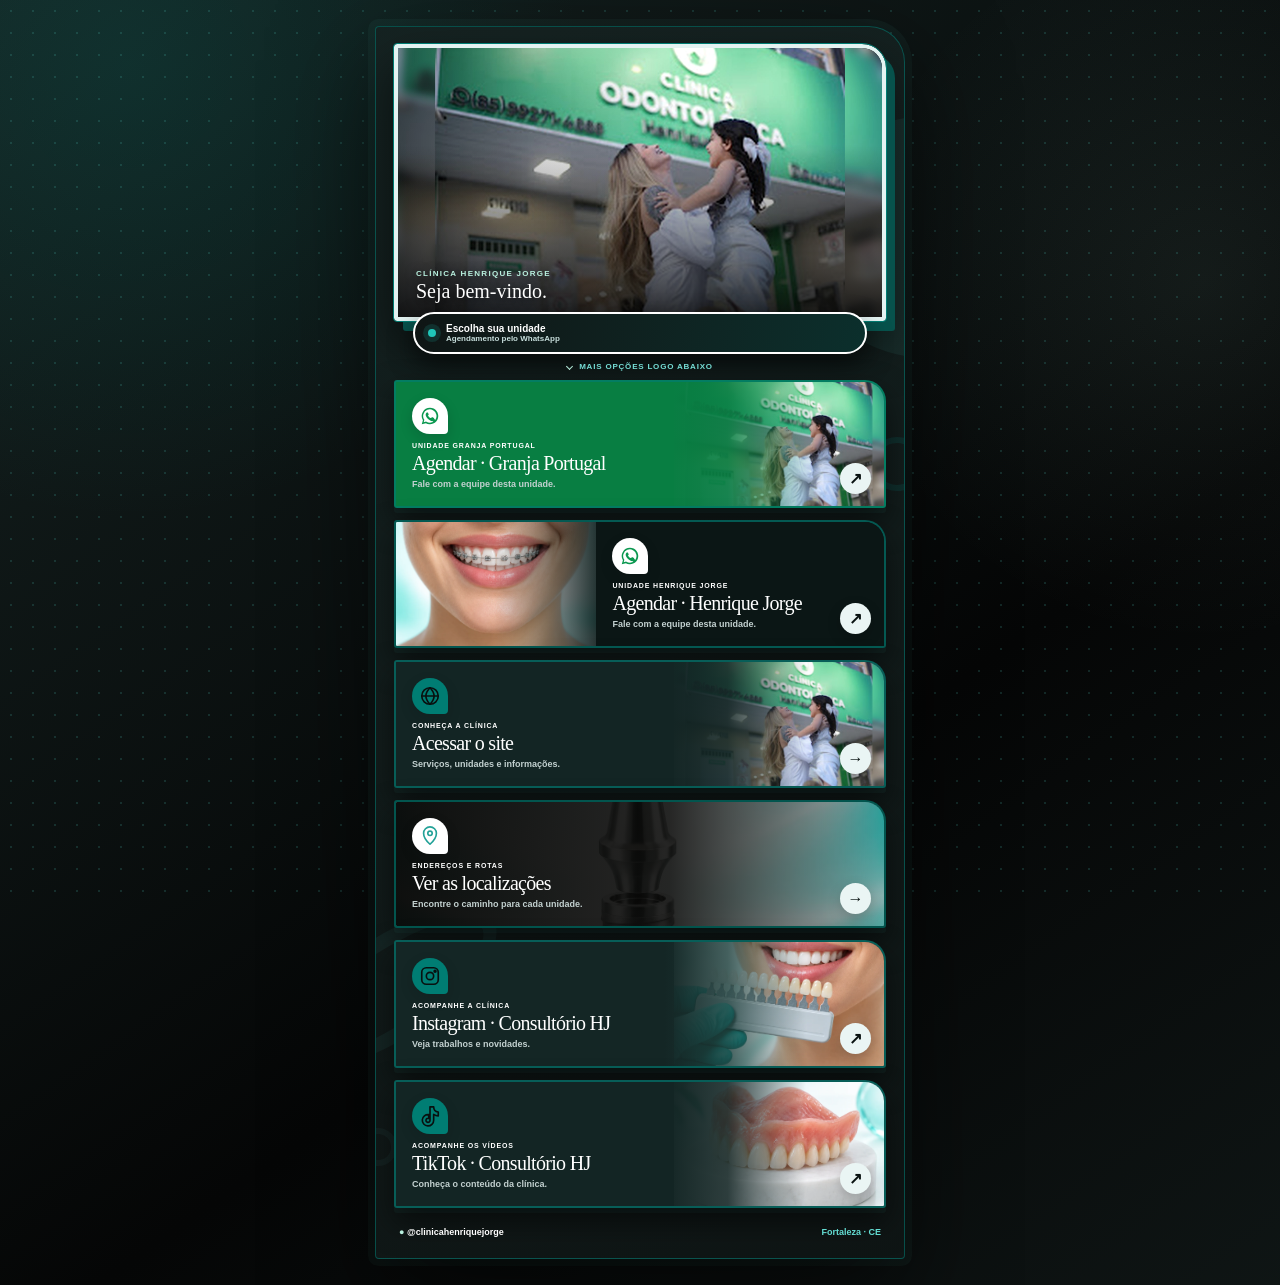
==== commit af22b592: "fix: exibe vídeo original na moldura da Bio e remove cabeçalho superior" ====
--- a/bio.html
+++ b/bio.html
@@ -3,16 +3,18 @@
 <title>Clínica Henrique Jorge | Links e atendimento</title>
 <meta name="description" content="Clínica Henrique Jorge: contatos, serviços e links oficiais.">
 <meta name="robots" content="noindex,nofollow,noarchive"><meta name="theme-color" content="#0c0c0d">
-<link rel="stylesheet" href="bio.css?v=bio-padrao-20261106-1"><script>document.documentElement.classList.add('bio-js')</script>
+<link rel="stylesheet" href="bio.css?v=clinica-video-inline-20261106"><script>document.documentElement.classList.add('bio-js')</script>
 </head><body>
 <div class="scene" aria-hidden="true"><i></i><i></i><i></i></div>
 <main class="bio-wrap"><section class="bio-device" aria-labelledby="bio-title">
   <span class="orbit orbit-one" aria-hidden="true"></span><span class="orbit orbit-two" aria-hidden="true"></span>
-  <header class="bio-header">
-    <div class="brand-mark"><span aria-hidden="true"></span><img src="https://thiagorevolutio-coder.github.io/previa-clinica-henrique-jorge/assets/logo.png" alt="Clínica Henrique Jorge" width="180" height="180"><i aria-hidden="true"></i></div>
-    <p>ODONTOLOGIA E SAÚDE · FORTALEZA</p><h1 id="bio-title">Clínica<br><em>Henrique Jorge.</em></h1><span>Fortaleza · CE</span>
-  </header>
-  <figure class="bio-media"><img src="https://thiagorevolutio-coder.github.io/previa-clinica-henrique-jorge/assets/fachada.jpg" alt="Clínica Henrique Jorge — imagem da empresa" width="960" height="720"><figcaption><small>CLÍNICA HENRIQUE JORGE</small><strong>Como podemos<br>cuidar do seu sorriso?</strong></figcaption><b aria-hidden="true">HJ</b><button type="button" class="video-trigger" aria-haspopup="dialog" aria-controls="bio-video-dialog"><svg viewBox="0 0 24 24" aria-hidden="true"><path d="m8 4 13 8-13 8z"/></svg>Assistir vídeo</button></figure>
+  <h1 id="bio-title" class="sr-only">Clínica Henrique Jorge — links e agendamento</h1>
+  <figure class="bio-media clinic-inline-video">
+    <img id="bio-cover" src="https://thiagorevolutio-coder.github.io/previa-clinica-henrique-jorge/assets/fachada.jpg" alt="Clínica Henrique Jorge" width="960" height="540">
+    <video id="bio-video" hidden muted autoplay playsinline preload="metadata" poster="https://thiagorevolutio-coder.github.io/previa-clinica-henrique-jorge/assets/fachada.jpg" src="https://thiagorevolutio-coder.github.io/previa-clinica-henrique-jorge/assets/boas-vindas.mp4" aria-label="Vídeo de boas-vindas da Clínica Henrique Jorge"></video>
+    <figcaption class="video-poster-copy"><small>CLÍNICA HENRIQUE JORGE</small><strong>Seja bem-vindo.</strong></figcaption>
+    <div class="bio-video-controls" hidden><button id="bio-sound" class="video-sound-gate" type="button" aria-pressed="false" aria-label="Ativar o som e iniciar o vídeo desde o começo"><span class="sound-icon" aria-hidden="true"><svg viewBox="0 0 24 24"><path d="m11 4-6 5H2v6h3l6 5zM16 8a6 6 0 0 1 0 8M19 5a10 10 0 0 1 0 14"/></svg></span><span><strong>Ativar som</strong><small>O vídeo reinicia ao tocar</small></span></button></div>
+  </figure>
   <div class="quick-note"><span aria-hidden="true"></span><strong>Escolha sua unidade</strong><small>Agendamento pelo WhatsApp</small></div>
   <p class="scroll-cue"><span aria-hidden="true"></span>Mais opções logo abaixo</p>
   <nav class="bio-links" aria-label="Links de Clínica Henrique Jorge">
@@ -24,4 +26,4 @@
     <a class="bio-link services-link" href="https://www.tiktok.com/@consultoriohj" target="_blank" rel="noopener noreferrer" style="--card-image:url('https://thiagorevolutio-coder.github.io/previa-clinica-henrique-jorge/assets/proteses-v11.webp')"><span class="link-icon" aria-hidden="true"><svg viewBox="0 0 24 24" class="brand-tiktok"><path d="M16 2c0 3.3 2.2 5.5 5 5.7V12a10 10 0 0 1-5-1.7v6.3a6.2 6.2 0 1 1-5.4-6.1v4.2a2.2 2.2 0 1 0 1.4 2V2z"/></svg></span><span class="link-copy"><small>ACOMPANHE OS VÍDEOS</small><strong>TikTok · Consultório HJ</strong><em>Conheça o conteúdo da clínica.</em></span><b class="link-arrow" aria-hidden="true">↗</b></a>
   </nav>
   <footer class="bio-footer"><span><b aria-hidden="true">●</b> <a href="https://www.instagram.com/clinicahenriquejorge/">@clinicahenriquejorge</a></span><span>Fortaleza · CE</span></footer>
-</section></main><dialog class="bio-video-dialog" id="bio-video-dialog" aria-label="Vídeo de Clínica Henrique Jorge"><button type="button" class="video-close" aria-label="Fechar vídeo">×</button><video controls playsinline preload="none" poster="https://thiagorevolutio-coder.github.io/previa-clinica-henrique-jorge/assets/fachada.jpg" src="https://thiagorevolutio-coder.github.io/previa-clinica-henrique-jorge/assets/boas-vindas.mp4"></video></dialog><script src="bio.js?v=bio-padrao-20261106-1"></script></body></html>
+</section></main><script src="bio.js?v=clinica-video-inline-20261106"></script></body></html>
--- a/bio.css
+++ b/bio.css
@@ -99,3 +99,18 @@
 
 /* Contraste dos cartões de contato. */
 .whatsapp-link{--card:#087e42;background:#087e42}.whatsapp-link:after{background:linear-gradient(90deg,#087e42 0 55%,rgba(8,126,66,.9) 68%,transparent 86%)}
+
+/* Vídeo original visível na própria moldura, sem cabeçalho acima. */
+.sr-only{position:absolute;width:1px;height:1px;padding:0;margin:-1px;overflow:hidden;clip:rect(0,0,0,0);white-space:nowrap;border:0}
+.clinic-inline-video.bio-media{height:auto;aspect-ratio:16/9;background:#050e0c}
+.clinic-inline-video [hidden]{display:none!important}
+.clinic-inline-video>video{display:block;width:100%;height:100%;object-fit:contain;background:#050e0c}
+.clinic-inline-video>img{height:100%;object-fit:cover;transform:none;object-position:center}
+.clinic-inline-video.has-video:after,.clinic-inline-video.has-video .video-poster-copy{display:none}
+.bio-video-controls{position:absolute;z-index:5;inset:0;display:flex;align-items:flex-end;justify-content:flex-start;padding:11px;pointer-events:none}
+.video-sound-gate{display:flex;align-items:center;gap:9px;min-height:48px;padding:8px 12px;border:1px solid #ffffffa8;border-radius:12px;background:#003e3de8;color:#fff;box-shadow:0 8px 22px #0005;cursor:pointer;pointer-events:auto;text-align:left;font-family:"Segoe UI",Arial,sans-serif}
+.video-sound-gate .sound-icon{display:grid;place-items:center}.video-sound-gate svg{width:22px;height:22px;fill:none;stroke:currentColor;stroke-width:1.7;stroke-linecap:round;stroke-linejoin:round}
+.video-sound-gate strong,.video-sound-gate small{display:block}.video-sound-gate strong{font-size:12px;line-height:1.15}.video-sound-gate small{margin-top:4px;font-size:8px;color:#d2f4eb}
+.video-sound-gate:focus-visible{outline:3px solid #b9f1df;outline-offset:3px}
+.clinic-inline-video.is-unmuted .video-sound-gate{min-height:39px}.clinic-inline-video.is-unmuted .video-sound-gate small{display:none}
+@media(max-width:430px){.clinic-inline-video.bio-media{height:auto;aspect-ratio:16/9}.bio-video-controls{padding:9px}.video-sound-gate{min-height:44px;padding:7px 10px}.video-sound-gate strong{font-size:11px}}
